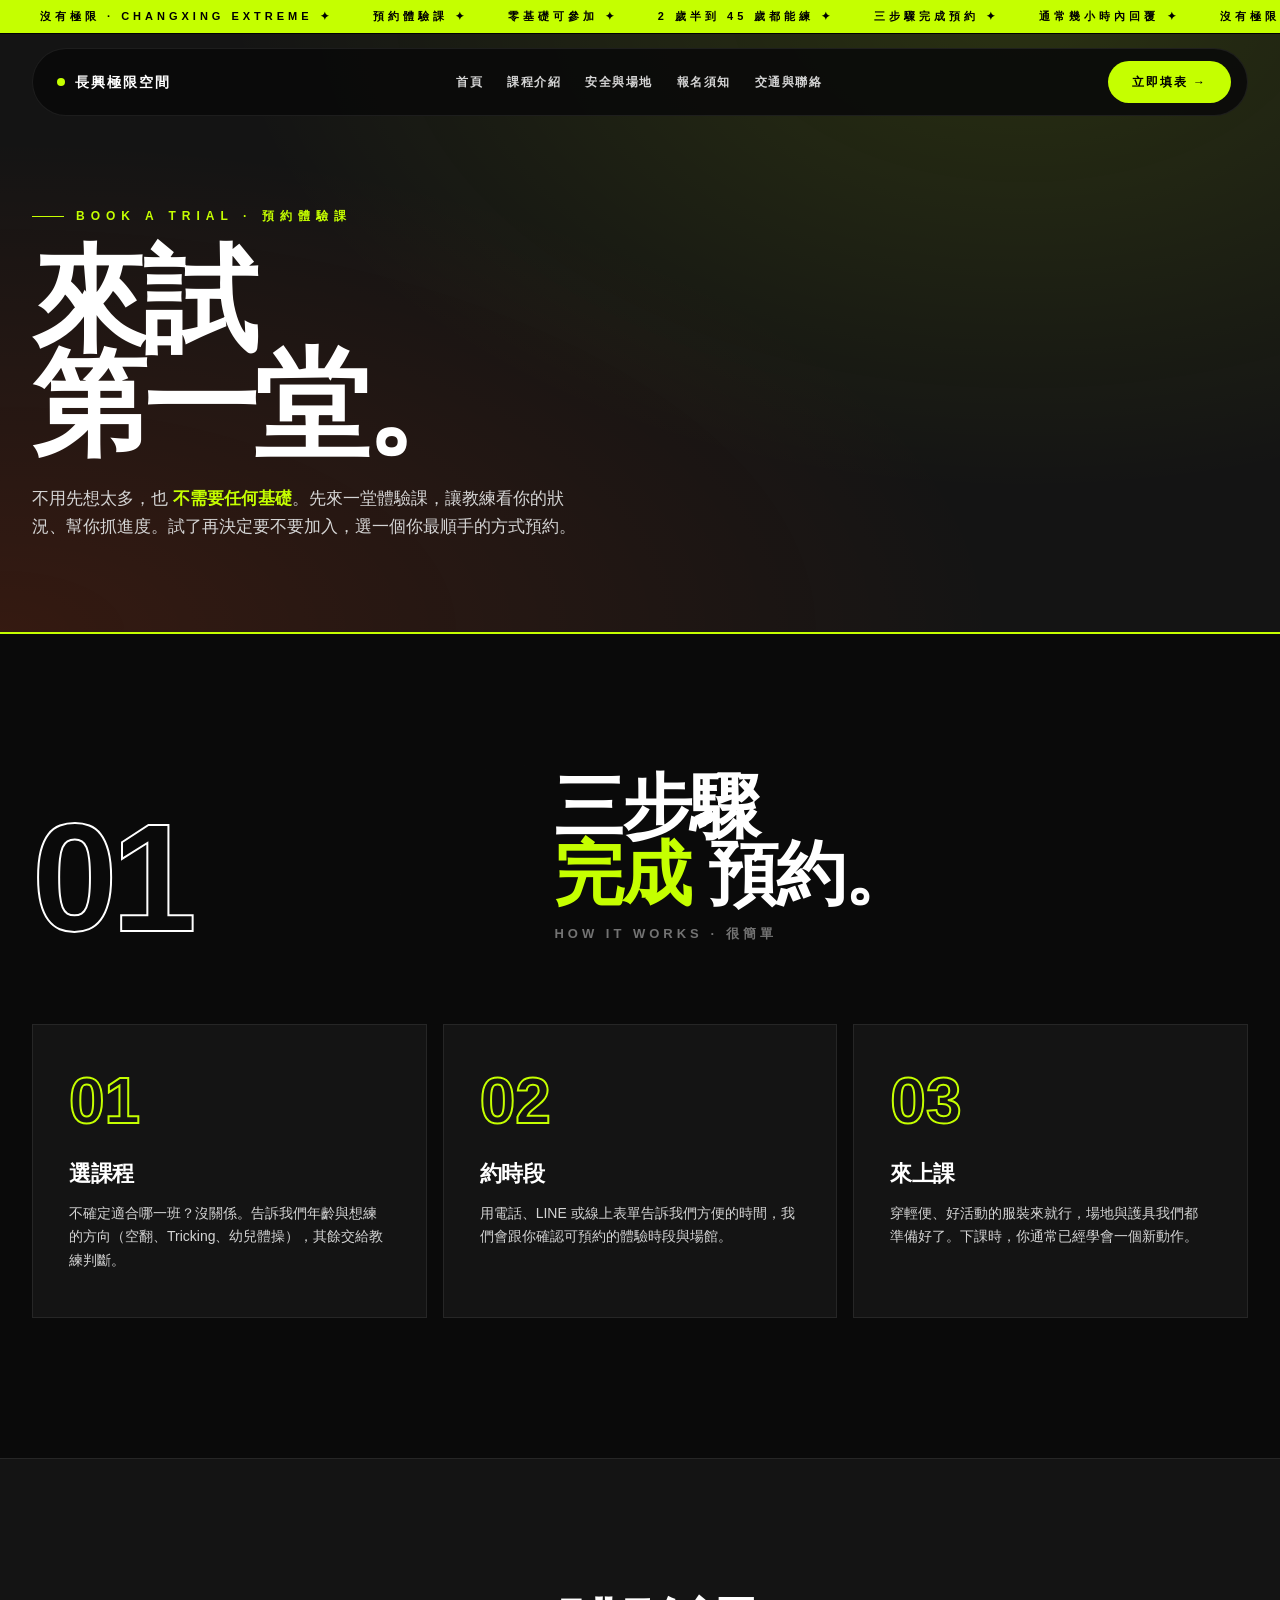
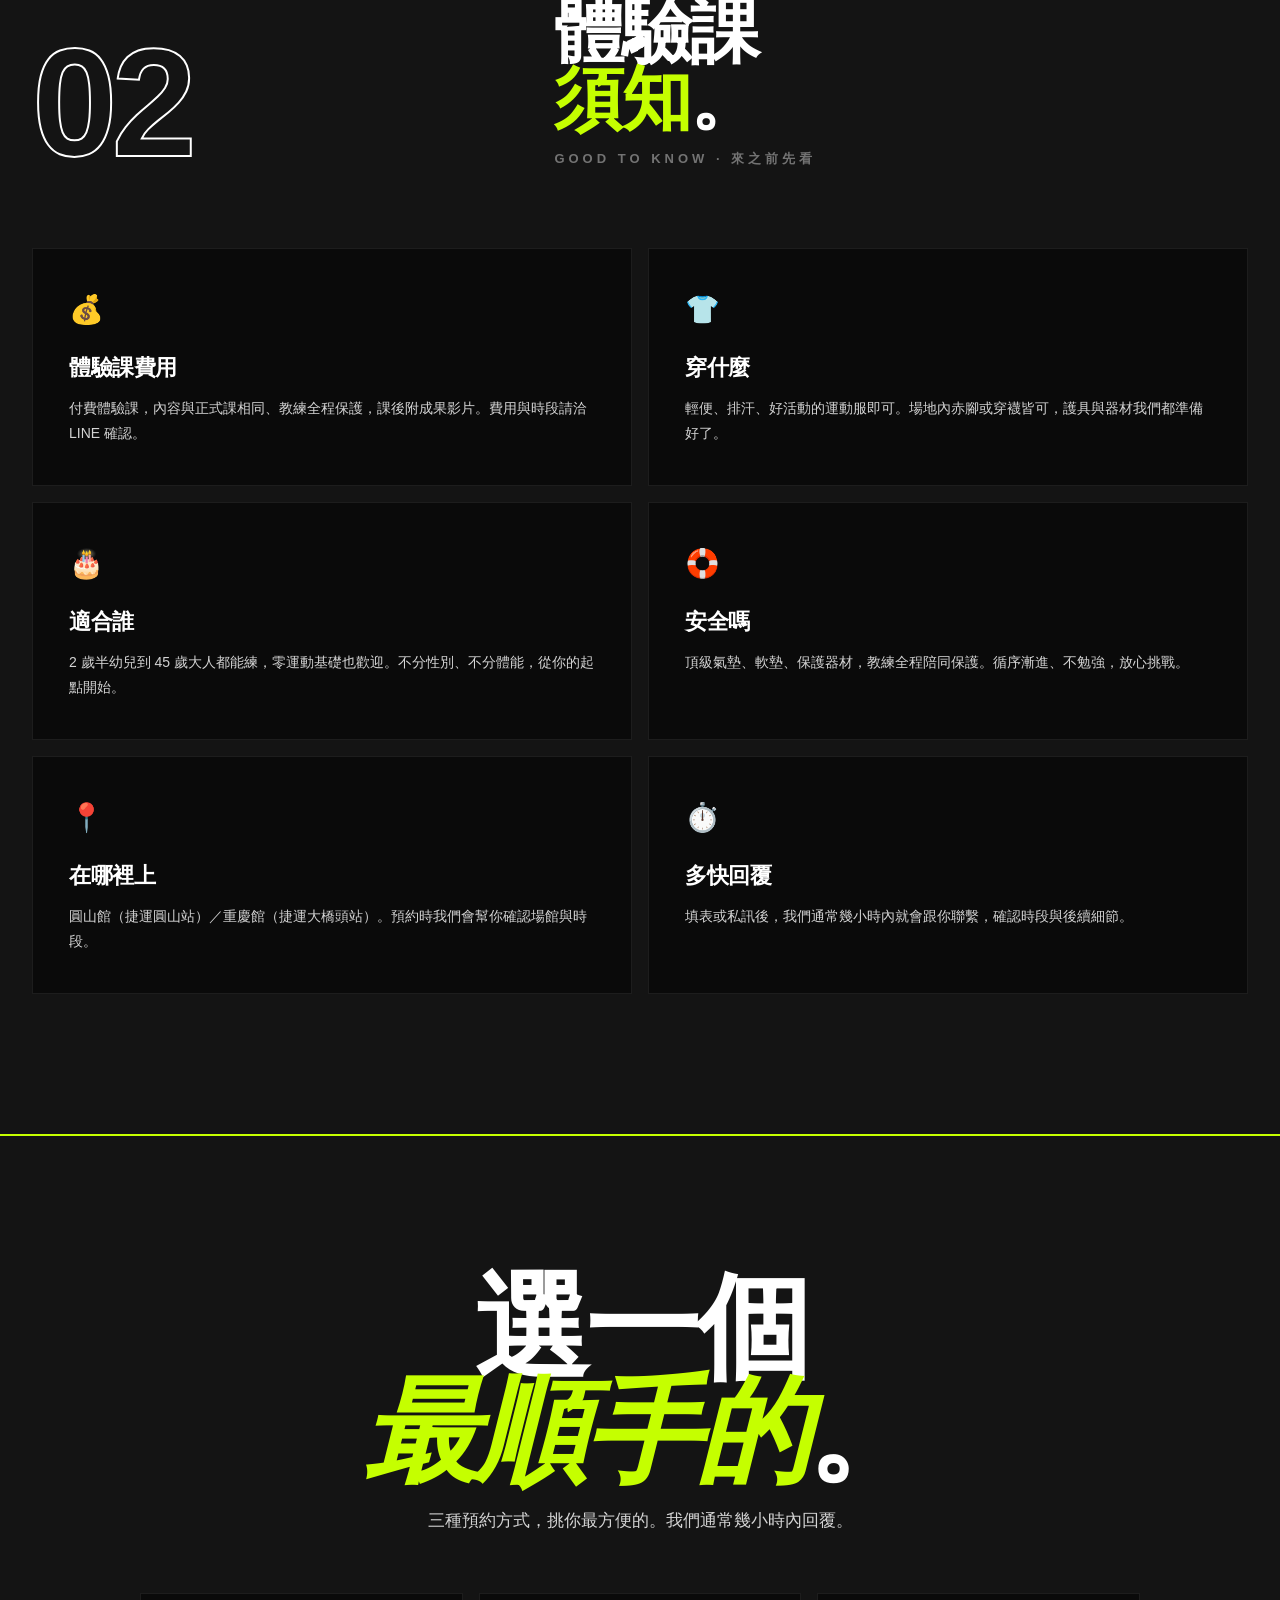
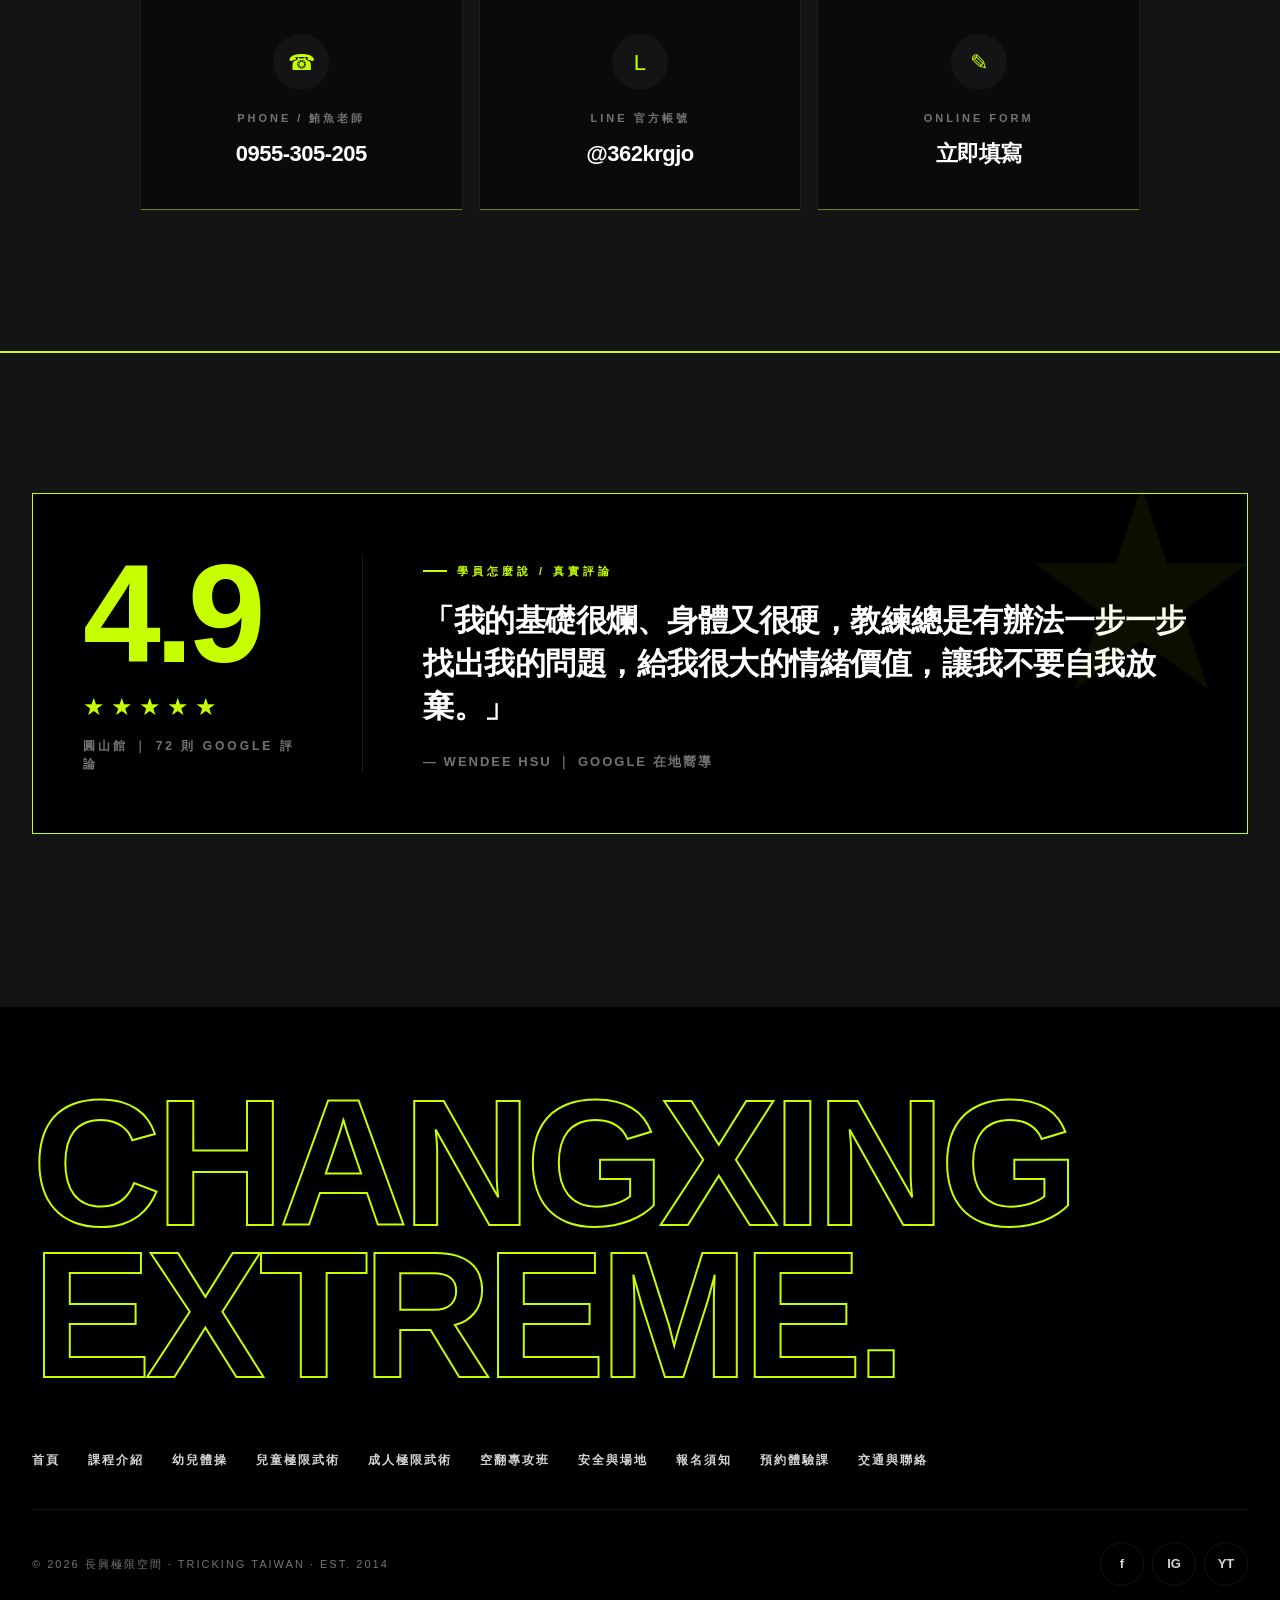
==== booking.html @ 1a4301f2 "Deploy acid-v2 version" ====
<!DOCTYPE html>
<html lang="zh-Hant">
<head>
<meta charset="UTF-8">
<meta name="viewport" content="width=device-width, initial-scale=1.0">
<title>預約體驗課 ｜ 長興極限空間</title>
<meta name="description" content="預約長興極限空間體驗課。三步驟、零基礎可參加。電話、LINE、線上表單，選一個你最順手的方式，預約你的第一個空翻。">
<link rel="stylesheet" href="style.css">
</head>
<body>

<div class="marquee">
  <div class="marquee-track">
    <span>沒有極限 · CHANGXING EXTREME</span>
    <span>預約體驗課</span>
    <span>零基礎可參加</span>
    <span>2 歲半到 45 歲都能練</span>
    <span>三步驟完成預約</span>
    <span>通常幾小時內回覆</span>
    <span>沒有極限 · CHANGXING EXTREME</span>
    <span>預約體驗課</span>
    <span>零基礎可參加</span>
    <span>2 歲半到 45 歲都能練</span>
    <span>三步驟完成預約</span>
    <span>通常幾小時內回覆</span>
  </div>
</div>

<nav class="nav">
  <div class="nav-inner">
    <a class="nav-logo" href="index.html">
      <span class="pulse"></span>
      長興極限空間
    </a>
    <div class="nav-links">
      <a href="index.html">首頁</a>
      <a href="courses.html">課程介紹</a>
      <a href="safety.html">安全與場地</a>
      <a href="rules.html">報名須知</a>
      <a href="contact.html">交通與聯絡</a>
    </div>
    <a href="https://forms.gle/tbWaPCT3tDm143YC9" target="_blank" rel="noopener" class="nav-cta">立即填表 →</a>
  </div>
</nav>

<!-- PAGE HERO -->
<section class="page-hero">
  <div class="ph-inner">
    <div class="ph-eyebrow">BOOK A TRIAL · 預約體驗課</div>
    <h1>來試<br>第一堂。</h1>
    <p class="ph-lead">不用先想太多，也 <strong>不需要任何基礎</strong>。先來一堂體驗課，讓教練看你的狀況、幫你抓進度。試了再決定要不要加入，選一個你最順手的方式預約。</p>
  </div>
</section>

<!-- 三步驟 -->
<section>
  <div class="container">
    <div class="section-head">
      <div class="section-num">01</div>
      <div>
        <h2>三步驟<br><span class="acid">完成</span> 預約。</h2>
        <div class="sub">HOW IT WORKS · 很簡單</div>
      </div>
    </div>
    <div class="steps-grid">
      <div class="step">
        <div class="step-no">01</div>
        <h3>選課程</h3>
        <p>不確定適合哪一班？沒關係。告訴我們年齡與想練的方向（空翻、Tricking、幼兒體操），其餘交給教練判斷。</p>
      </div>
      <div class="step">
        <div class="step-no">02</div>
        <h3>約時段</h3>
        <p>用電話、LINE 或線上表單告訴我們方便的時間，我們會跟你確認可預約的體驗時段與場館。</p>
      </div>
      <div class="step">
        <div class="step-no">03</div>
        <h3>來上課</h3>
        <p>穿輕便、好活動的服裝來就行，場地與護具我們都準備好了。下課時，你通常已經學會一個新動作。</p>
      </div>
    </div>
  </div>
</section>

<!-- 體驗課須知 -->
<section class="info-band">
  <div class="container">
    <div class="section-head">
      <div class="section-num">02</div>
      <div>
        <h2>體驗課<br><span class="acid">須知</span>。</h2>
        <div class="sub">GOOD TO KNOW · 來之前先看</div>
      </div>
    </div>
    <div class="info-grid">
      <div class="info-card">
        <span class="ic">💰</span>
        <h3>體驗課費用</h3>
        <p>付費體驗課，內容與正式課相同、教練全程保護，課後附成果影片。費用與時段請洽 LINE 確認。</p>
      </div>
      <div class="info-card">
        <span class="ic">👕</span>
        <h3>穿什麼</h3>
        <p>輕便、排汗、好活動的運動服即可。場地內赤腳或穿襪皆可，護具與器材我們都準備好了。</p>
      </div>
      <div class="info-card">
        <span class="ic">🎂</span>
        <h3>適合誰</h3>
        <p>2 歲半幼兒到 45 歲大人都能練，零運動基礎也歡迎。不分性別、不分體能，從你的起點開始。</p>
      </div>
      <div class="info-card">
        <span class="ic">🛟</span>
        <h3>安全嗎</h3>
        <p>頂級氣墊、軟墊、保護器材，教練全程陪同保護。循序漸進、不勉強，放心挑戰。</p>
      </div>
      <div class="info-card">
        <span class="ic">📍</span>
        <h3>在哪裡上</h3>
        <p>圓山館（捷運圓山站）／重慶館（捷運大橋頭站）。預約時我們會幫你確認場館與時段。</p>
      </div>
      <div class="info-card">
        <span class="ic">⏱️</span>
        <h3>多快回覆</h3>
        <p>填表或私訊後，我們通常幾小時內就會跟你聯繫，確認時段與後續細節。</p>
      </div>
    </div>
  </div>
</section>

<!-- 預約方式 -->
<section class="contact" style="border-bottom:2px solid var(--acid);">
  <div class="container">
    <h2>選一個<br><span class="acid">最順手的</span>。</h2>
    <p class="lead">三種預約方式，挑你最方便的。我們通常幾小時內回覆。</p>
    <div class="contact-grid">
      <a href="tel:0955305205" class="contact-card">
        <div class="ico">☎</div>
        <h4>PHONE / 鮪魚老師</h4>
        <div class="val">0955-305-205</div>
      </a>
      <a href="https://line.me/R/ti/p/@362krgjo" target="_blank" rel="noopener" class="contact-card">
        <div class="ico">L</div>
        <h4>LINE 官方帳號</h4>
        <div class="val">@362krgjo</div>
      </a>
      <a href="https://forms.gle/tbWaPCT3tDm143YC9" target="_blank" rel="noopener" class="contact-card">
        <div class="ico">✎</div>
        <h4>ONLINE FORM</h4>
        <div class="val">立即填寫</div>
      </a>
    </div>
  </div>
</section>

<!-- 一句心得佐證 -->
<section class="reviews">
  <div class="container">
    <div class="review-feature">
      <div class="score-block">
        <div class="score">4.9</div>
        <div class="stars">★★★★★</div>
        <div class="from">圓山館 ｜ 72 則 GOOGLE 評論</div>
      </div>
      <div class="quote-block">
        <div class="label">學員怎麼說 / 真實評論</div>
        <blockquote>「我的基礎很爛、身體又很硬，教練總是有辦法一步一步找出我的問題，給我很大的情緒價值，讓我不要自我放棄。」</blockquote>
        <div class="author">— WENDEE HSU ｜ GOOGLE 在地嚮導</div>
      </div>
    </div>
  </div>
</section>

<footer>
  <div class="footer-mega">CHANGXING<br>EXTREME.</div>
  <div class="footer-nav">
    <a href="index.html">首頁</a>
    <a href="courses.html">課程介紹</a>
    <a href="course-preschool.html">幼兒體操</a>
    <a href="course-kids.html">兒童極限武術</a>
    <a href="course-adult.html">成人極限武術</a>
    <a href="course-flip.html">空翻專攻班</a>
    <a href="safety.html">安全與場地</a>
    <a href="rules.html">報名須知</a>
    <a href="booking.html">預約體驗課</a>
    <a href="contact.html">交通與聯絡</a>
  </div>
  <div class="footer-inner">
    <div class="footer-meta">© 2026 長興極限空間 · TRICKING TAIWAN · EST. 2014</div>
    <div class="socials">
      <a href="https://www.facebook.com/share/16Ws2UFSaF" target="_blank" rel="noopener">f</a>
      <a href="https://www.instagram.com/changxing_extreme/" target="_blank" rel="noopener">IG</a>
      <a href="https://www.youtube.com/channel/UC_HUsJezgCprkdHkHRS8VMQ" target="_blank" rel="noopener">YT</a>
    </div>
  </div>
</footer>


<div class="sticky-cta">
  <a class="call" href="tel:0955305205">☎ 0955-305-205</a>
  <a class="book" href="https://line.me/R/ti/p/@362krgjo">預約體驗課 →</a>
</div>

</body>
</html>
---- style.css ----
:root {
  --bg: #0a0a0a;
  --bg-2: #141414;
  --fg: #ffffff;
  --fg-2: #d4d4d4;
  --muted: #737373;
  --line: rgba(255,255,255,0.08);
  --acid: #c5ff00;        /* 螢光酸綠 */
  --hot: #ff3d00;         /* 衝擊橘紅 */
  --ink: #000000;
}
* { box-sizing: border-box; margin: 0; padding: 0; }
html { scroll-behavior: smooth; }
body {
  font-family: "Inter", "Noto Sans TC", -apple-system, BlinkMacSystemFont, "PingFang TC", sans-serif;
  background: var(--bg);
  color: var(--fg);
  line-height: 1.5;
  font-weight: 400;
  -webkit-font-smoothing: antialiased;
  overflow-x: hidden;
  cursor: default;
}

/* 噪點背景 */
body::before {
  content: ""; position: fixed; inset: 0;
  background-image: url("data:image/svg+xml,%3Csvg viewBox='0 0 200 200' xmlns='http://www.w3.org/2000/svg'%3E%3Cfilter id='n'%3E%3CfeTurbulence type='fractalNoise' baseFrequency='0.9' numOctaves='3'/%3E%3CfeColorMatrix values='0 0 0 0 1 0 0 0 0 1 0 0 0 0 1 0 0 0 0.4 0'/%3E%3C/filter%3E%3Crect width='100%25' height='100%25' filter='url(%23n)' opacity='0.5'/%3E%3C/svg%3E");
  opacity: 0.04;
  pointer-events: none;
  z-index: 1;
  transform: translateZ(0);
}

img { max-width: 100%; display: block; }
a { color: inherit; text-decoration: none; }
::selection { background: var(--acid); color: var(--ink); }

/* ===== Marquee 跑馬燈 ===== */
.marquee {
  position: fixed; top: 0; left: 0; right: 0;
  z-index: 99;
  background: var(--acid); color: var(--ink);
  padding: 8px 0;
  overflow: hidden;
  border-bottom: 1px solid var(--ink);
  font-weight: 700; font-size: 11px; letter-spacing: 4px;
}
.marquee-track {
  will-change: transform;
  display: inline-flex; gap: 40px;
  white-space: nowrap;
  animation: marquee 30s linear infinite;
  padding-left: 40px;
}
.marquee-track span::after { content: " ✦ "; color: var(--ink); }
@keyframes marquee {
  0% { transform: translateX(0); }
  100% { transform: translateX(-50%); }
}

/* ===== Nav ===== */
.nav {
  position: fixed; top: 32px; left: 0; right: 0; z-index: 100;
  padding: 16px 32px;
}
.nav-inner {
  max-width: 1400px; margin: 0 auto;
  display: flex; justify-content: space-between; align-items: center;
  background: rgba(10,10,10,0.88);
  border: 1px solid var(--line);
  border-radius: 100px;
  padding: 12px 16px 12px 24px;
}
.nav-logo {
  font-weight: 900; font-size: 14px; letter-spacing: 2px;
  color: var(--fg);
  display: flex; align-items: center; gap: 10px;
}
.nav-logo .pulse {
  width: 8px; height: 8px; background: var(--acid);
  border-radius: 50%;
  animation: pulse 1.5s ease-in-out infinite;
}
@keyframes pulse {
  0%, 100% { opacity: 1; transform: scale(1); }
  50% { opacity: 0.6; transform: scale(1.4); }
}
.nav-links { display: flex; gap: 24px; font-size: 12px; letter-spacing: 1.5px; font-weight: 600; }
.nav-links a { color: var(--fg-2); transition: color .2s; }
.nav-links a:hover { color: var(--acid); }
.nav-links a.active { color: var(--acid); }
.nav-cta {
  background: var(--acid); color: var(--ink);
  padding: 12px 24px; border-radius: 100px;
  font-size: 12px; font-weight: 800; letter-spacing: 2px;
  transition: all .25s;
  display: inline-flex; align-items: center; gap: 6px;
}
.nav-cta:hover { background: var(--hot); color: var(--fg); transform: rotate(-2deg) scale(1.05); }
@media (max-width: 768px) {
  .nav-links { display: none; }
  .nav { top: 28px; padding: 12px 20px; }
}

/* ===== Hero ===== */
.hero {
  min-height: 100vh;
  padding: 140px 32px 60px;
  display: flex; flex-direction: column; justify-content: space-between;
  position: relative;
  background:
    linear-gradient(180deg, rgba(10,10,10,0.5) 0%, rgba(10,10,10,0.85) 60%, rgba(10,10,10,0.95) 100%),
    url("img/hero-flip.jpg") center 30%/cover no-repeat,
    var(--bg);
}
.hero::after {
  content: ""; position: absolute; inset: 0;
  background:
    radial-gradient(ellipse at 20% 0%, rgba(197,255,0,0.18), transparent 50%),
    radial-gradient(ellipse at 100% 100%, rgba(255,61,0,0.22), transparent 50%);
  pointer-events: none; z-index: 1;
}
.hero > * { position: relative; z-index: 2; }

/* hero 浮動標籤 */
.hero-tags {
  position: absolute; top: 120px; right: 32px;
  display: flex; flex-direction: column; gap: 8px;
  z-index: 2;
}
.hero-tags .tag {
  padding: 6px 14px; border-radius: 100px;
  background: rgba(255,255,255,0.05);
  border: 1px solid var(--line);
  font-size: 11px; letter-spacing: 2px; font-weight: 600;
  color: var(--fg-2);
}
.hero-tags .tag .dot {
  display: inline-block; width: 6px; height: 6px;
  background: var(--acid); border-radius: 50%;
  margin-right: 6px;
  animation: pulse 1.5s ease-in-out infinite;
}
@media (max-width: 800px) { .hero-tags { display: none; } }

.hero-main {
  max-width: 1400px; margin: 80px auto 0; width: 100%;
  position: relative; z-index: 2;
}
.hero-tag {
  font-size: 12px; letter-spacing: 6px; font-weight: 700;
  color: var(--acid); margin-bottom: 28px;
  display: inline-flex; align-items: center; gap: 12px;
}
.hero-tag::before {
  content: ""; width: 32px; height: 1.5px; background: var(--acid);
}

.hero h1 {
  font-size: clamp(60px, 14vw, 220px);
  font-weight: 900; line-height: 0.85;
  letter-spacing: -6px; margin-bottom: 0;
  text-transform: uppercase;
  font-family: "Inter", sans-serif;
  font-stretch: 125%;
}
.hero h1 .line {
  display: block; overflow: hidden;
}
.hero h1 .stroke {
  -webkit-text-stroke: 2px var(--fg);
  color: transparent;
}
.hero h1 .acid { color: var(--acid); font-style: italic; }
.hero h1 .hot { color: var(--hot); }

.hero-bottom {
  max-width: 1400px; margin: 60px auto 0; width: 100%;
  display: grid; grid-template-columns: 1fr auto auto; gap: 40px;
  align-items: end;
  position: relative; z-index: 2;
}
@media (max-width: 800px) {
  .hero-bottom { grid-template-columns: 1fr; gap: 28px; }
}

.hero-lead {
  font-size: 16px; line-height: 1.7;
  color: var(--fg-2); max-width: 480px;
}
.hero-lead strong { color: var(--acid); font-weight: 600; }

.btn-mega {
  display: inline-flex; align-items: center; gap: 12px;
  background: var(--acid); color: var(--ink);
  padding: 24px 36px; border-radius: 100px;
  font-size: 14px; font-weight: 800; letter-spacing: 3px;
  transition: all .3s;
  text-transform: uppercase;
}
.btn-mega:hover {
  background: var(--hot); color: var(--fg);
  transform: translate(-4px, -4px) rotate(-2deg);
  box-shadow: 8px 8px 0 var(--acid);
}
.btn-mega .arrow {
  width: 32px; height: 32px;
  background: var(--ink); color: var(--acid);
  border-radius: 50%;
  display: flex; align-items: center; justify-content: center;
  font-size: 14px;
  transition: all .3s;
}
.btn-mega:hover .arrow { background: var(--fg); color: var(--hot); transform: rotate(45deg); }

.hero-stats-mini {
  display: flex; flex-direction: column; gap: 4px;
  text-align: right;
}
.hero-stats-mini .num {
  font-size: 36px; font-weight: 900; color: var(--acid);
  line-height: 1; letter-spacing: -1px;
  font-variant-numeric: tabular-nums;
}
.hero-stats-mini .label {
  font-size: 10px; letter-spacing: 3px; color: var(--muted);
  font-weight: 600;
}

/* ===== Page Hero（內頁標題）===== */
.page-hero {
  padding: 200px 32px 90px;
  border-bottom: 2px solid var(--acid);
  background:
    radial-gradient(ellipse at 80% 0%, rgba(197,255,0,0.12), transparent 55%),
    radial-gradient(ellipse at 0% 100%, rgba(255,61,0,0.14), transparent 55%),
    var(--bg-2);
  position: relative; z-index: 2;
}
.page-hero .ph-inner { max-width: 1400px; margin: 0 auto; }
.page-hero .ph-eyebrow {
  font-size: 12px; letter-spacing: 6px; font-weight: 700;
  color: var(--acid); margin-bottom: 24px;
  display: inline-flex; align-items: center; gap: 12px;
}
.page-hero .ph-eyebrow::before { content: ""; width: 32px; height: 1.5px; background: var(--acid); }
.page-hero h1 {
  font-size: clamp(48px, 9vw, 130px); font-weight: 900;
  line-height: 0.9; letter-spacing: -4px; text-transform: uppercase;
}
.page-hero h1 .acid { color: var(--acid); font-style: italic; }
.page-hero h1 .hot { color: var(--hot); }
.page-hero h1 .stroke { -webkit-text-stroke: 2px var(--fg); color: transparent; }
.page-hero .ph-lead {
  font-size: 17px; color: var(--fg-2); max-width: 560px; margin-top: 28px; line-height: 1.7;
}
.page-hero .ph-lead strong { color: var(--acid); font-weight: 600; }

/* ===== Stats Bar ===== */
.stats-strip {
  background: var(--acid); color: var(--ink);
  padding: 24px 0;
  overflow: hidden;
  border-top: 2px solid var(--ink);
  border-bottom: 2px solid var(--ink);
  position: relative; z-index: 2;
}
.stats-strip-track {
  will-change: transform;
  display: inline-flex; gap: 80px;
  white-space: nowrap;
  animation: marquee 40s linear infinite;
  padding-left: 80px;
  font-weight: 900; font-size: 28px;
  letter-spacing: -1px; text-transform: uppercase;
}
.stats-strip-track .item { display: inline-flex; align-items: center; gap: 16px; }
.stats-strip-track .star { color: var(--hot); }

/* ===== Section 通用 ===== */
section { padding: 140px 32px; position: relative; z-index: 2; }
.container { max-width: 1400px; margin: 0 auto; }
.section-head {
  margin-bottom: 80px;
  display: grid; grid-template-columns: 1fr 1.5fr; gap: 60px;
  align-items: end;
}
@media (max-width: 800px) { .section-head { grid-template-columns: 1fr; gap: 24px; } }
.section-num {
  font-size: clamp(80px, 12vw, 180px); font-weight: 900;
  line-height: 0.85; letter-spacing: -6px;
  color: transparent;
  -webkit-text-stroke: 2px var(--fg);
}
.section-head h2 {
  font-size: clamp(36px, 5.5vw, 72px); font-weight: 900;
  line-height: 0.95; letter-spacing: -2px;
  text-transform: uppercase;
}
.section-head h2 .acid { color: var(--acid); }
.section-head h2 .hot { color: var(--hot); font-style: italic; }
.section-head .sub {
  font-size: 13px; letter-spacing: 4px; color: var(--muted);
  margin-top: 16px; font-weight: 600;
}

/* ===== Features ===== */
.features {
  background: var(--bg-2);
  border-top: 2px solid var(--acid);
  border-bottom: 2px solid var(--acid);
}
.features-grid {
  display: grid; gap: 0;
  grid-template-columns: repeat(4, 1fr);
}
@media (max-width: 900px) { .features-grid { grid-template-columns: repeat(2, 1fr); } }
@media (max-width: 500px) { .features-grid { grid-template-columns: 1fr; } }
.feature {
  padding: 48px 32px;
  border-right: 1px solid var(--line);
  transition: all .3s;
  cursor: pointer;
  position: relative;
  overflow: hidden;
}
.feature:last-child { border-right: none; }
.feature::before {
  content: ""; position: absolute; inset: 0;
  background: var(--acid);
  transform: translateY(100%);
  transition: transform .35s ease;
  z-index: 0;
}
.feature:hover::before { transform: translateY(0); }
.feature > * { position: relative; z-index: 1; transition: color .3s; }
.feature:hover > * { color: var(--ink); }
.feature .num {
  font-size: 13px; font-weight: 700; color: var(--acid);
  letter-spacing: 3px; margin-bottom: 32px;
}
.feature h3 {
  font-size: 28px; font-weight: 900; margin-bottom: 16px;
  line-height: 1.1; letter-spacing: -0.5px;
  text-transform: uppercase;
}
.feature p { font-size: 14px; color: var(--fg-2); line-height: 1.7; }
.feature .icon {
  font-size: 32px; margin-bottom: 24px; display: block;
}

/* ===== Courses ===== */
.courses-grid {
  display: grid; gap: 1px;
  background: var(--line);
  border: 1px solid var(--line);
}
.course {
  padding: 0;
  background: var(--bg);
  transition: all .3s;
  display: grid; grid-template-columns: 200px 100px 1fr auto 80px;
  gap: 32px;
  align-items: center;
  cursor: pointer;
  overflow: hidden;
}
@media (max-width: 900px) {
  .course { grid-template-columns: 1fr; gap: 0; }
}
.course:hover { background: var(--bg-2); }
.course-img {
  width: 100%; height: 200px;
  object-fit: cover;
  filter: grayscale(0.3) contrast(1.05);
  transition: filter .35s;
}
.course:hover .course-img { filter: grayscale(0) contrast(1) saturate(1.1); }
@media (max-width: 900px) {
  .course-img { height: 220px; }
}
.course > *:not(.course-img) { padding: 24px 0; }
.course > .course-no { padding-left: 24px; }
.course > .course-arrow { padding-right: 32px; }
@media (max-width: 900px) {
  .course > *:not(.course-img) { padding: 16px 28px; }
  .course > .course-no { padding: 24px 28px 8px; }
  .course > .course-arrow { display: none; }
}
.course:hover .course-no { color: var(--acid); transform: scale(1.05); }
.course:hover .course-arrow { transform: translateX(8px); color: var(--acid); }
.course-no {
  font-size: 64px; font-weight: 900; color: var(--muted);
  line-height: 1; letter-spacing: -2px;
  transition: all .3s;
  font-variant-numeric: tabular-nums;
}
.course-info h3 {
  font-size: clamp(24px, 3vw, 36px); font-weight: 900;
  line-height: 1.1; margin-bottom: 8px; letter-spacing: -1px;
  text-transform: uppercase;
}
.course-info .en {
  font-size: 12px; letter-spacing: 4px; color: var(--acid);
  margin-bottom: 12px; font-weight: 600;
}
.course-info p { font-size: 14px; color: var(--fg-2); line-height: 1.7; max-width: 480px; }
.course-meta {
  display: flex; flex-direction: column; gap: 8px;
  text-align: right;
}
@media (max-width: 900px) { .course-meta { text-align: left; } }
.course-tag {
  display: inline-block; padding: 6px 14px;
  background: var(--acid); color: var(--ink);
  font-size: 11px; font-weight: 800; letter-spacing: 2px;
  border-radius: 100px;
}
.course-time {
  font-size: 12px; color: var(--muted); letter-spacing: 1px;
}
.course-arrow {
  font-size: 32px; color: var(--muted); transition: all .3s;
  text-align: center;
}
@media (max-width: 900px) { .course-arrow { display: none; } }

/* ===== Gallery ===== */
.gallery { background: var(--bg); padding: 0; }
.gallery-head {
  max-width: 1400px; margin: 0 auto;
  padding: 100px 32px 40px;
  display: flex; justify-content: space-between; align-items: end;
  gap: 40px; flex-wrap: wrap;
}
.gallery-head h2 {
  font-size: clamp(36px, 5.5vw, 72px); font-weight: 900;
  line-height: 0.95; letter-spacing: -2px;
  text-transform: uppercase;
}
.gallery-head h2 .acid { color: var(--acid); font-style: italic; }
.gallery-head .sub {
  font-size: 13px; letter-spacing: 4px; color: var(--muted);
  margin-top: 16px; font-weight: 600;
}
.gallery-grid {
  display: grid; gap: 4px;
  grid-template-columns: repeat(4, 1fr);
  padding: 0 4px 4px;
}
@media (max-width: 900px) { .gallery-grid { grid-template-columns: repeat(2, 1fr); } }
.gallery-item {
  aspect-ratio: 1/1;
  overflow: hidden;
  position: relative;
  cursor: pointer;
}
.gallery-item img {
  width: 100%; height: 100%;
  object-fit: cover;
  transition: transform .5s ease, filter .35s;
  filter: grayscale(0.4);
}
.gallery-item:hover img {
  transform: scale(1.08);
  filter: grayscale(0);
}
.gallery-item::after {
  content: ""; position: absolute; inset: 0;
  background: linear-gradient(180deg, transparent 60%, rgba(197,255,0,0.25) 100%);
  opacity: 0; transition: opacity .35s;
  pointer-events: none;
}
.gallery-item:hover::after { opacity: 1; }
.gallery-item .label {
  position: absolute; bottom: 16px; left: 16px;
  color: var(--acid); font-size: 11px; letter-spacing: 3px;
  font-weight: 700;
  opacity: 0; transform: translateY(10px);
  transition: all .35s;
}
.gallery-item:hover .label { opacity: 1; transform: translateY(0); }

/* ===== Reviews ===== */
.reviews { background: var(--bg-2); }
.review-feature {
  background: var(--ink);
  border: 1px solid var(--acid);
  padding: 60px 50px;
  margin-bottom: 32px;
  display: grid; grid-template-columns: 280px 1fr;
  gap: 60px; align-items: center;
  position: relative;
  overflow: hidden;
}
.review-feature::before {
  content: "★"; position: absolute;
  top: -40px; right: -20px;
  font-size: 280px; color: rgba(197,255,0,0.06);
  line-height: 1; font-family: serif;
}
@media (max-width: 800px) {
  .review-feature { grid-template-columns: 1fr; gap: 30px; padding: 40px 32px; }
}
.review-feature .score-block {
  border-right: 1px solid rgba(255,255,255,0.1);
  padding-right: 60px;
}
@media (max-width: 800px) {
  .review-feature .score-block { border-right: none; border-bottom: 1px solid rgba(255,255,255,0.1); padding-right: 0; padding-bottom: 24px; }
}
.review-feature .score {
  font-size: 140px; font-weight: 900; color: var(--acid);
  line-height: 0.85; letter-spacing: -6px;
  font-variant-numeric: tabular-nums;
}
.review-feature .stars {
  color: var(--acid); font-size: 24px; letter-spacing: 6px;
  margin-top: 16px;
}
.review-feature .from {
  font-size: 12px; letter-spacing: 3px;
  color: var(--muted); margin-top: 12px; font-weight: 600;
}
.review-feature .quote-block .label {
  font-size: 11px; letter-spacing: 4px; color: var(--acid);
  margin-bottom: 20px; font-weight: 700;
  display: inline-flex; align-items: center; gap: 10px;
}
.review-feature .quote-block .label::before {
  content: ""; width: 24px; height: 1.5px; background: var(--acid);
}
.review-feature blockquote {
  font-size: clamp(20px, 2.4vw, 32px); font-weight: 700;
  line-height: 1.4; letter-spacing: -0.5px;
}
.review-feature .author {
  font-size: 13px; letter-spacing: 2px;
  color: var(--muted); margin-top: 24px; font-weight: 600;
}

.reviews-grid {
  display: grid; gap: 16px;
  grid-template-columns: repeat(2, 1fr);
}
@media (max-width: 700px) { .reviews-grid { grid-template-columns: 1fr; } }
.review {
  padding: 36px 32px;
  background: var(--bg);
  border: 1px solid var(--line);
  transition: all .3s;
}
.review:hover { border-color: var(--acid); transform: translateY(-4px); }
.review .stars {
  color: var(--acid); font-size: 14px;
  letter-spacing: 2px; margin-bottom: 20px;
}
.review p {
  font-size: 15px; line-height: 1.75; color: var(--fg);
  margin-bottom: 24px;
}
.review-author {
  display: flex; align-items: center; gap: 14px;
  padding-top: 20px; border-top: 1px solid var(--line);
}
.author-avatar {
  width: 40px; height: 40px; border-radius: 50%;
  background: var(--acid); color: var(--ink);
  display: flex; align-items: center; justify-content: center;
  font-weight: 800; font-size: 14px;
}
.author-name { font-weight: 700; font-size: 13px; }
.author-meta { font-size: 11px; color: var(--muted); margin-top: 2px; }

/* ===== Camp ===== */
.camp {
  padding: 0;
  background: var(--hot);
  color: var(--fg);
  overflow: hidden;
}
.camp-marquee {
  background: var(--ink); color: var(--hot);
  padding: 16px 0; overflow: hidden;
  border-bottom: 2px solid var(--ink);
  font-weight: 900; font-size: 24px;
  letter-spacing: -0.5px;
  text-transform: uppercase;
}
.camp-marquee-track {
  will-change: transform;
  display: inline-flex; gap: 40px;
  white-space: nowrap;
  animation: marquee 25s linear infinite;
  padding-left: 40px;
}
.camp-marquee-track .star { color: var(--acid); margin: 0 12px; }
.camp-inner {
  max-width: 1400px; margin: 0 auto;
  padding: 100px 32px;
  display: grid; grid-template-columns: 1.4fr 1fr;
  gap: 60px; align-items: center;
}
@media (max-width: 800px) { .camp-inner { grid-template-columns: 1fr; gap: 40px; padding: 70px 28px; } }
.camp-tag {
  display: inline-block; padding: 8px 16px;
  background: var(--ink); color: var(--acid);
  font-size: 11px; letter-spacing: 4px; font-weight: 800;
  margin-bottom: 28px;
  text-transform: uppercase;
}
.camp h2 {
  font-size: clamp(48px, 7vw, 100px); font-weight: 900;
  line-height: 0.9; letter-spacing: -3px; margin-bottom: 32px;
  text-transform: uppercase;
}
.camp h2 .it { font-style: italic; color: var(--ink); }
.camp .desc {
  font-size: 16px; line-height: 1.7;
  margin-bottom: 36px; max-width: 460px;
  color: rgba(255,255,255,0.95);
}
.btn-camp {
  display: inline-flex; align-items: center; gap: 12px;
  background: var(--ink); color: var(--acid);
  padding: 24px 36px; border-radius: 100px;
  font-size: 14px; font-weight: 800; letter-spacing: 3px;
  transition: all .3s;
  text-transform: uppercase;
}
.btn-camp:hover {
  background: var(--acid); color: var(--ink);
  transform: rotate(-2deg) scale(1.05);
}
.btn-camp .arrow {
  width: 32px; height: 32px;
  background: var(--acid); color: var(--ink);
  border-radius: 50%;
  display: flex; align-items: center; justify-content: center;
  transition: all .3s;
}
.btn-camp:hover .arrow { background: var(--ink); color: var(--acid); transform: rotate(45deg); }

.camp-info {
  background: var(--ink); color: var(--fg);
  padding: 36px;
  border: 2px solid var(--ink);
  box-shadow: 8px 8px 0 var(--acid);
}
.camp-info-row {
  display: flex; justify-content: space-between; align-items: center;
  padding: 14px 0;
  border-bottom: 1px solid rgba(255,255,255,0.15);
}
.camp-info-row:last-child { border-bottom: none; }
.camp-info-row .k {
  font-size: 11px; letter-spacing: 3px; color: var(--muted);
  font-weight: 600;
}
.camp-info-row .v {
  font-size: 22px; font-weight: 900; color: var(--acid);
  font-variant-numeric: tabular-nums; letter-spacing: -0.5px;
}

/* ===== Locations ===== */
.locations { background: var(--bg); }
.locations-grid {
  display: grid; gap: 16px;
  grid-template-columns: repeat(2, 1fr);
}
@media (max-width: 800px) { .locations-grid { grid-template-columns: 1fr; } }
.location {
  background: var(--bg-2);
  border: 1px solid var(--line);
  overflow: hidden;
  transition: all .3s;
}
.location:hover { border-color: var(--acid); }
.location iframe {
  width: 100%; height: 320px; border: 0; display: block;
  filter: invert(0.92) hue-rotate(180deg) saturate(0.4);
}
.location-body { padding: 36px; }
.location-tag {
  display: inline-block; padding: 5px 12px;
  background: var(--acid); color: var(--ink);
  font-size: 11px; font-weight: 800; letter-spacing: 2px;
  margin-bottom: 16px;
}
.location-tag.sub { background: var(--bg); color: var(--acid); border: 1px solid var(--acid); }
.location h3 {
  font-size: 32px; font-weight: 900; margin-bottom: 24px;
  text-transform: uppercase; letter-spacing: -1px;
}
.location-info { font-size: 14px; color: var(--fg-2); }
.location-info .row {
  display: grid; grid-template-columns: 80px 1fr;
  gap: 16px; padding: 12px 0;
  border-bottom: 1px dashed var(--line);
}
.location-info .row:last-child { border-bottom: none; }
.location-info .k {
  color: var(--muted); font-size: 11px; letter-spacing: 2px;
  padding-top: 4px; font-weight: 600;
}
.location-link {
  display: inline-flex; align-items: center; gap: 8px;
  margin-top: 24px; font-size: 13px;
  color: var(--acid); font-weight: 700; letter-spacing: 2px;
  border-bottom: 1.5px solid var(--acid); padding-bottom: 4px;
  transition: all .2s;
}
.location-link:hover { color: var(--hot); border-bottom-color: var(--hot); }

/* ===== Contact ===== */
.contact {
  background: var(--bg-2);
  text-align: center;
  border-top: 2px solid var(--acid);
}
.contact h2 {
  font-size: clamp(48px, 9vw, 140px); font-weight: 900;
  line-height: 0.9; letter-spacing: -4px;
  margin-bottom: 24px; text-transform: uppercase;
}
.contact h2 .stroke {
  -webkit-text-stroke: 2px var(--fg);
  color: transparent;
}
.contact h2 .acid { color: var(--acid); font-style: italic; }
.contact .lead {
  font-size: 17px; color: var(--fg-2);
  max-width: 480px; margin: 0 auto 60px;
}
.contact-grid {
  display: grid; gap: 16px; max-width: 1000px; margin: 0 auto;
  grid-template-columns: repeat(3, 1fr);
}
@media (max-width: 700px) { .contact-grid { grid-template-columns: 1fr; } }
.contact-card {
  padding: 40px 28px;
  background: var(--bg);
  border: 1px solid var(--line);
  transition: all .3s;
  display: block;
  position: relative;
  overflow: hidden;
}
.contact-card::before {
  content: ""; position: absolute; inset: 0;
  background: var(--acid);
  transform: translateY(100%);
  transition: transform .35s ease;
}
.contact-card > * { position: relative; transition: color .3s; }
.contact-card:hover::before { transform: translateY(0); }
.contact-card:hover * { color: var(--ink); }
.contact-card .ico {
  width: 56px; height: 56px;
  background: var(--bg-2); color: var(--acid);
  border-radius: 50%;
  display: flex; align-items: center; justify-content: center;
  font-size: 22px; margin: 0 auto 20px;
  transition: all .3s;
}
.contact-card:hover .ico { background: var(--ink); color: var(--acid); }
.contact-card h4 {
  font-size: 11px; letter-spacing: 3px; color: var(--muted);
  margin-bottom: 10px; font-weight: 700;
}
.contact-card .val {
  font-size: 22px; font-weight: 900; color: var(--fg);
  letter-spacing: -0.5px;
  font-variant-numeric: tabular-nums;
}

/* ===== Explore（首頁分頁導覽卡）===== */
.explore { background: var(--bg); }
.explore-grid {
  display: grid; gap: 1px;
  background: var(--line);
  border: 1px solid var(--line);
  grid-template-columns: repeat(4, 1fr);
}
@media (max-width: 900px) { .explore-grid { grid-template-columns: repeat(2, 1fr); } }
@media (max-width: 500px) { .explore-grid { grid-template-columns: 1fr; } }
.explore-card {
  padding: 48px 32px;
  background: var(--bg);
  transition: all .3s;
  position: relative;
  overflow: hidden;
  display: block;
}
.explore-card::before {
  content: ""; position: absolute; inset: 0;
  background: var(--acid);
  transform: translateY(100%);
  transition: transform .35s ease;
  z-index: 0;
}
.explore-card:hover::before { transform: translateY(0); }
.explore-card > * { position: relative; z-index: 1; transition: color .3s; }
.explore-card:hover > * { color: var(--ink); }
.explore-card .num { font-size: 13px; font-weight: 700; color: var(--acid); letter-spacing: 3px; margin-bottom: 32px; }
.explore-card h3 { font-size: 26px; font-weight: 900; margin-bottom: 12px; line-height: 1.1; letter-spacing: -0.5px; }
.explore-card p { font-size: 13px; color: var(--fg-2); line-height: 1.7; margin-bottom: 24px; }
.explore-card .go { font-size: 13px; font-weight: 800; letter-spacing: 2px; color: var(--acid); }

/* ===== Steps（預約流程）===== */
.steps-grid {
  display: grid; gap: 16px;
  grid-template-columns: repeat(3, 1fr);
}
@media (max-width: 800px) { .steps-grid { grid-template-columns: 1fr; } }
.step {
  padding: 44px 36px;
  background: var(--bg-2);
  border: 1px solid var(--line);
  transition: all .3s;
}
.step:hover { border-color: var(--acid); transform: translateY(-4px); }
.step .step-no {
  font-size: 64px; font-weight: 900; color: transparent;
  -webkit-text-stroke: 2px var(--acid);
  line-height: 1; margin-bottom: 24px;
  font-variant-numeric: tabular-nums;
}
.step h3 { font-size: 22px; font-weight: 900; margin-bottom: 12px; text-transform: uppercase; letter-spacing: -0.5px; }
.step p { font-size: 14px; color: var(--fg-2); line-height: 1.7; }

/* ===== Info List（安全／須知條列）===== */
.info-band { background: var(--bg-2); border-top: 1px solid var(--line); }
.info-grid {
  display: grid; gap: 16px;
  grid-template-columns: repeat(2, 1fr);
}
@media (max-width: 800px) { .info-grid { grid-template-columns: 1fr; } }
.info-card {
  padding: 40px 36px;
  background: var(--bg);
  border: 1px solid var(--line);
  transition: all .3s;
}
.info-card:hover { border-color: var(--acid); }
.info-card .ic { font-size: 28px; margin-bottom: 20px; display: block; }
.info-card h3 { font-size: 22px; font-weight: 900; margin-bottom: 12px; letter-spacing: -0.5px; }
.info-card p { font-size: 14px; color: var(--fg-2); line-height: 1.75; }

/* ===== CTA Band（內頁底部行動帶）===== */
.cta-band {
  background: var(--acid); color: var(--ink);
  text-align: center;
  border-top: 2px solid var(--ink);
  border-bottom: 2px solid var(--ink);
}
.cta-band h2 {
  font-size: clamp(40px, 7vw, 92px); font-weight: 900;
  line-height: 0.92; letter-spacing: -3px; text-transform: uppercase;
  margin-bottom: 20px;
}
.cta-band h2 .it { font-style: italic; }
.cta-band .lead { font-size: 16px; max-width: 480px; margin: 0 auto 40px; color: rgba(0,0,0,0.75); }
.btn-dark {
  display: inline-flex; align-items: center; gap: 12px;
  background: var(--ink); color: var(--acid);
  padding: 24px 40px; border-radius: 100px;
  font-size: 14px; font-weight: 800; letter-spacing: 3px;
  transition: all .3s; text-transform: uppercase;
}
.btn-dark:hover { transform: translate(-4px,-4px) rotate(-2deg); box-shadow: 8px 8px 0 var(--ink); }
.btn-dark .arrow {
  width: 32px; height: 32px; background: var(--acid); color: var(--ink);
  border-radius: 50%; display: flex; align-items: center; justify-content: center;
  transition: all .3s;
}
.btn-dark:hover .arrow { transform: rotate(45deg); }

/* ===== Footer ===== */
footer {
  background: var(--ink);
  padding: 80px 32px 32px;
  border-top: 1px solid var(--line);
}
.footer-mega {
  max-width: 1400px; margin: 0 auto 60px;
  font-size: clamp(60px, 14vw, 200px);
  font-weight: 900; line-height: 0.85;
  letter-spacing: -6px; text-transform: uppercase;
  color: transparent;
  -webkit-text-stroke: 2px var(--acid);
}
.footer-nav {
  max-width: 1400px; margin: 0 auto 40px;
  display: flex; flex-wrap: wrap; gap: 28px;
  font-size: 12px; letter-spacing: 2px; font-weight: 600;
}
.footer-nav a { color: var(--fg-2); transition: color .2s; }
.footer-nav a:hover { color: var(--acid); }
.footer-inner {
  max-width: 1400px; margin: 0 auto;
  display: flex; justify-content: space-between; align-items: center;
  flex-wrap: wrap; gap: 24px;
  padding-top: 32px; border-top: 1px solid var(--line);
}
.footer-meta { font-size: 11px; color: var(--muted); letter-spacing: 2px; }
.socials { display: flex; gap: 8px; }
.socials a {
  width: 44px; height: 44px;
  border: 1px solid var(--line); border-radius: 50%;
  display: inline-flex; align-items: center; justify-content: center;
  font-size: 13px; color: var(--fg-2); font-weight: 700;
  transition: all .25s;
}
.socials a:hover {
  border-color: var(--acid); color: var(--acid);
  transform: rotate(-10deg) scale(1.1);
}

/* ===== Home Course Cards（首頁課程介紹卡）===== */
.home-courses { background: var(--bg); }
.hc-grid {
  display: grid; gap: 16px;
  grid-template-columns: repeat(4, 1fr);
}
@media (max-width: 1000px) { .hc-grid { grid-template-columns: repeat(2, 1fr); } }
@media (max-width: 560px) { .hc-grid { grid-template-columns: 1fr; } }
.hc-card {
  background: var(--bg-2);
  border: 1px solid var(--line);
  display: flex; flex-direction: column;
  overflow: hidden;
  transition: all .3s;
}
.hc-card:hover { border-color: var(--acid); transform: translateY(-4px); }
.hc-card img {
  width: 100%; aspect-ratio: 16/10;
  object-fit: cover;
  filter: grayscale(0.3) contrast(1.05);
  transition: filter .35s;
}
.hc-card:hover img { filter: grayscale(0) saturate(1.1); }
.hc-body {
  padding: 28px 24px 32px;
  display: flex; flex-direction: column; gap: 12px;
  flex: 1;
}
.hc-age {
  font-size: 12px; font-weight: 800; letter-spacing: 2px;
  color: var(--acid);
}
.hc-card h3 {
  font-size: 26px; font-weight: 900;
  letter-spacing: -0.5px; line-height: 1.15;
}
.hc-card p { font-size: 14px; color: var(--fg-2); line-height: 1.75; }
.hc-go {
  margin-top: auto; padding-top: 16px;
  font-size: 13px; font-weight: 800; letter-spacing: 2px;
  color: var(--acid);
  transition: color .25s;
}
.hc-card:hover .hc-go { color: var(--hot); }

/* ===== Hero 中文主張 ===== */
.hero-claim {
  font-size: clamp(20px, 2.6vw, 30px);
  font-weight: 800;
  line-height: 1.45;
  margin-top: 32px;
  letter-spacing: 0.5px;
}
.hero-claim .acid { color: var(--acid); }

/* 手機版：大標縮小、讓中文主張與 CTA 進首屏 */
@media (max-width: 768px) {
  .hero { min-height: auto; padding: 120px 24px 48px; }
  .hero h1 { font-size: clamp(52px, 19vw, 110px); letter-spacing: -3px; }
  .hero-main { margin-top: 32px; }
  .hero-claim { margin-top: 24px; }
  .hero-bottom { margin-top: 36px; }
}

/* ===== Mobile Sticky CTA（全站手機版黏底行動條）===== */
.sticky-cta { display: none; }
@media (max-width: 768px) {
  .sticky-cta {
    position: fixed; bottom: 0; left: 0; right: 0;
    z-index: 200;
    display: flex; gap: 10px;
    padding: 12px 16px calc(12px + env(safe-area-inset-bottom));
    background: rgba(10,10,10,0.96);
    border-top: 1px solid var(--line);
  }
  .sticky-cta .call {
    flex: 1;
    display: flex; align-items: center; justify-content: center;
    border: 1px solid var(--line); border-radius: 100px;
    color: var(--fg); font-size: 13px; font-weight: 700; letter-spacing: 0.5px;
    padding: 14px 0;
    font-variant-numeric: tabular-nums;
  }
  .sticky-cta .book {
    flex: 1.6;
    display: flex; align-items: center; justify-content: center; gap: 8px;
    background: var(--acid); color: var(--ink);
    border-radius: 100px;
    font-size: 14px; font-weight: 800; letter-spacing: 2px;
    padding: 14px 0;
  }
  body { padding-bottom: 76px; }
}


/* Hero 中文大標行 */
.hero h1 .zh {
  letter-spacing: 0;
  font-size: 0.72em;
  line-height: 1.05;
}


/* ===== 課表 ===== */
.tt-grid { display: grid; grid-template-columns: repeat(2, minmax(0, 1fr)); gap: 16px; }
@media (max-width: 980px) { .tt-grid { grid-template-columns: 1fr; } }
.tt-block { background: var(--bg-2); border: 1px solid var(--line); padding: 24px; }
.tt-block h3 { margin: 0 0 14px; font-size: 22px; font-weight: 900; }
table.timetable { width: 100%; border-collapse: collapse; }
.timetable th { width: 52px; text-align: left; font-size: 12px; color: var(--muted); padding: 10px 8px 10px 0; border-top: 1px solid var(--line); vertical-align: top; letter-spacing: 1px; }
.timetable td { padding: 8px 0; border-top: 1px solid var(--line); }
.tt-chip { display: inline-flex; margin: 2px 6px 2px 0; padding: 4px 10px; font-size: 12px; font-weight: 750; border: 1px solid; border-radius: 100px; white-space: nowrap; }
.c-pre   { color: #c9a7ff; border-color: rgba(201,167,255,.45); background: rgba(201,167,255,.08); }
.c-kid   { color: #ff7ba1; border-color: rgba(255,123,161,.45); background: rgba(255,123,161,.08); }
.c-flip  { color: var(--acid); border-color: rgba(197,255,0,.4); background: rgba(197,255,0,.08); }
.c-adult { color: #ffb01f; border-color: rgba(255,176,31,.45); background: rgba(255,176,31,.08); }
.tt-rest { color: var(--muted); }
.tt-legend { display: flex; gap: 8px; flex-wrap: wrap; margin-bottom: 18px; }
.tt-note { font-size: 13px; color: var(--muted); margin-top: 14px; }
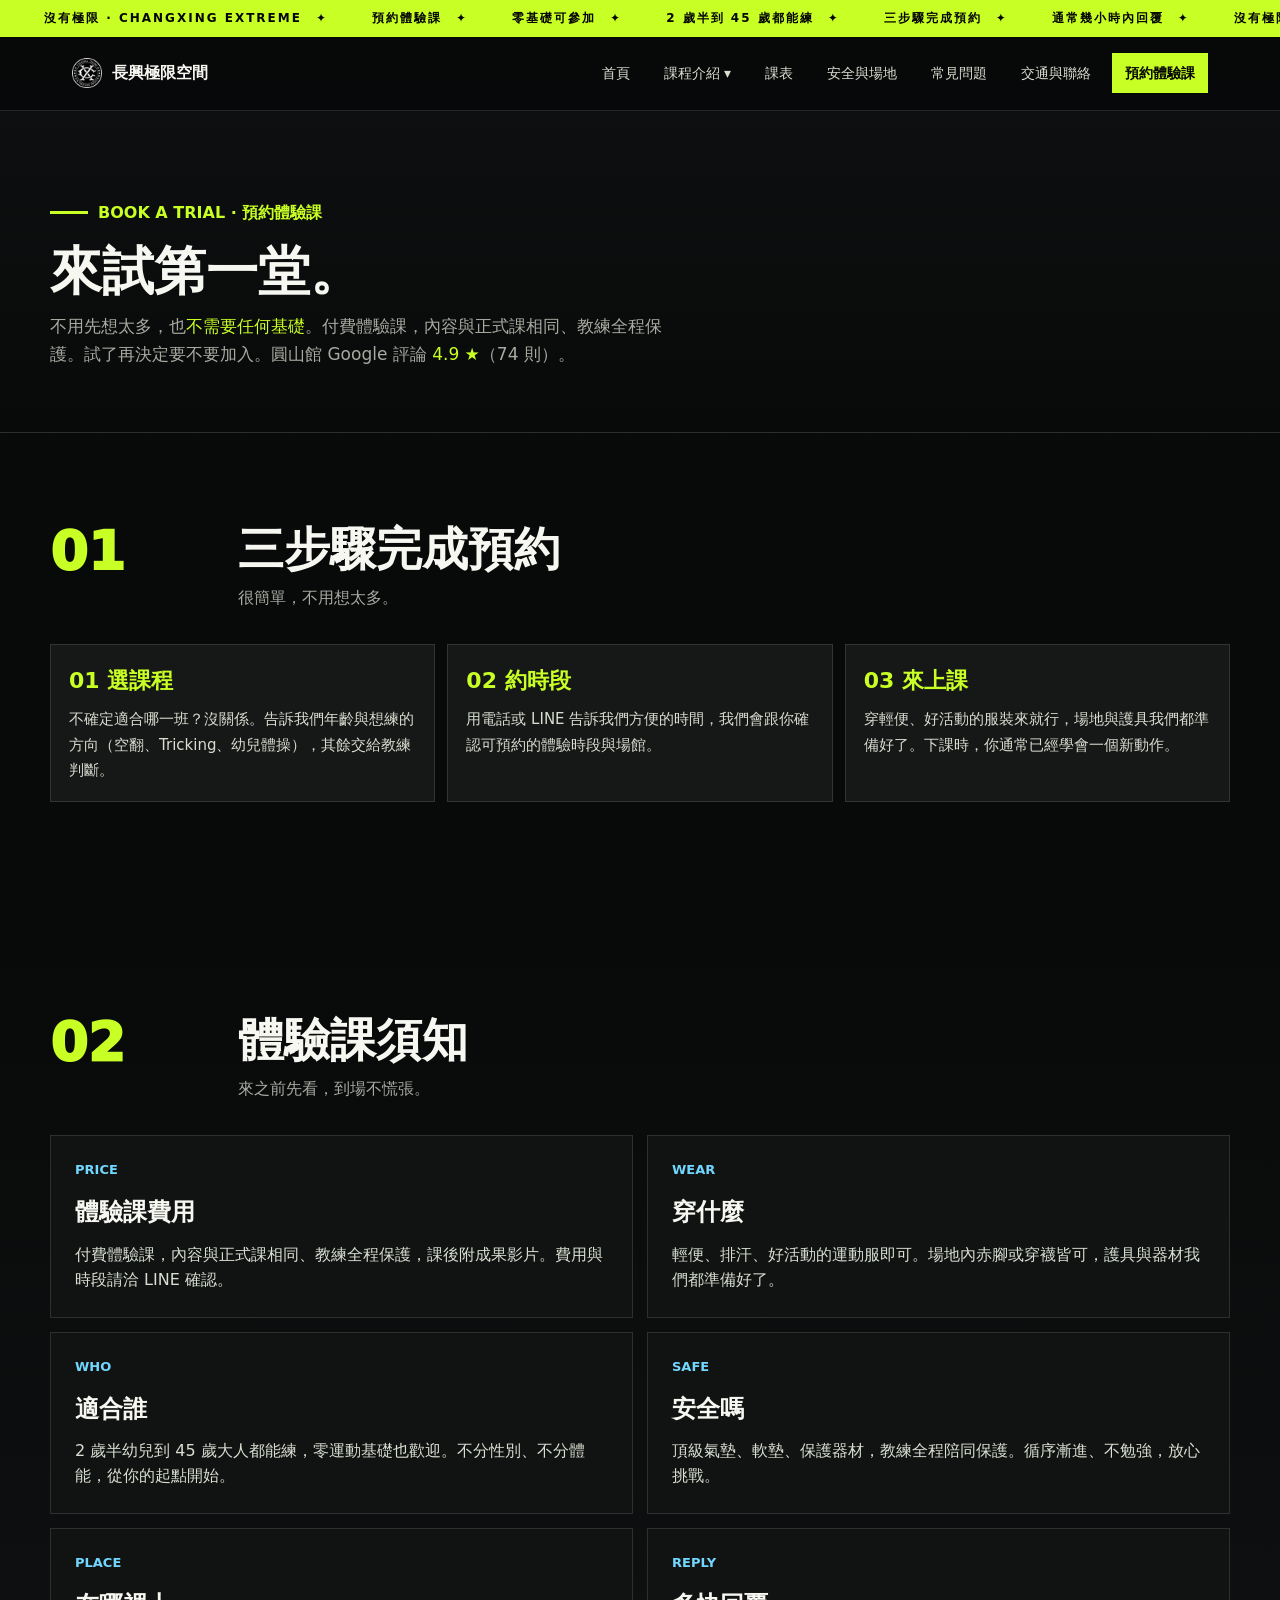
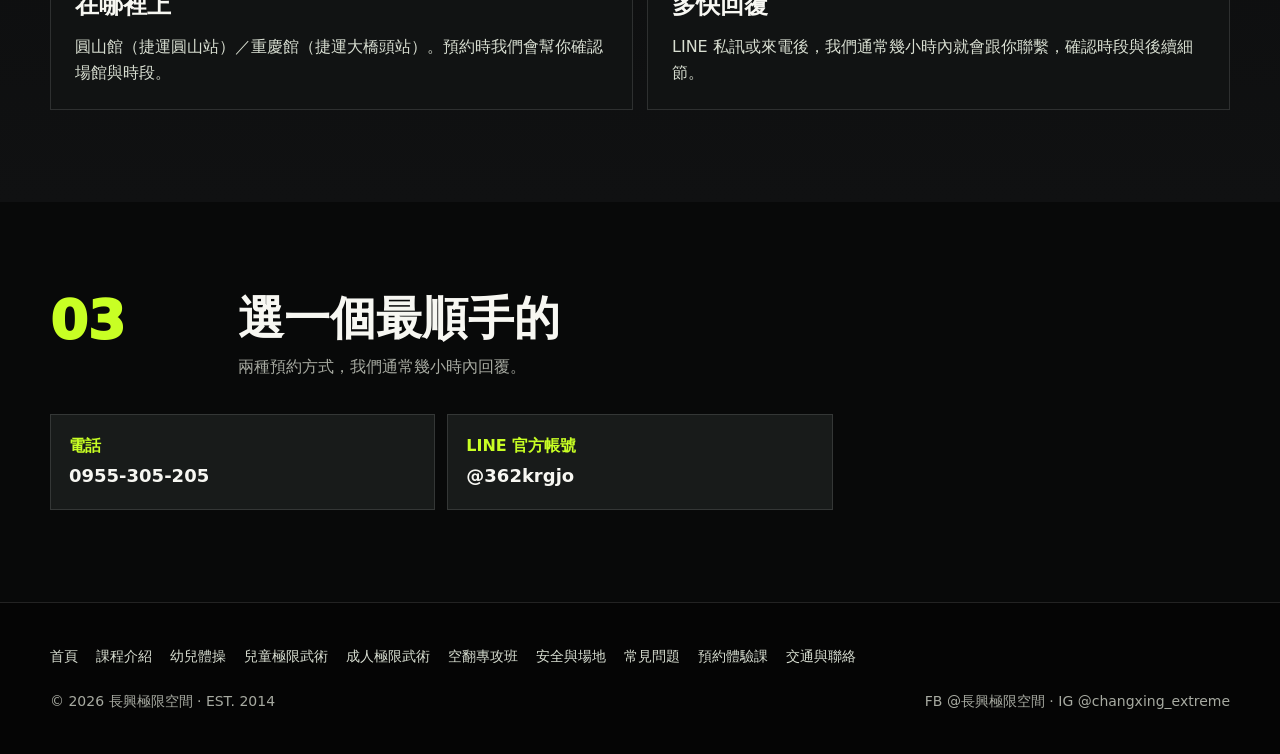
==== commit a5399e30: "Deploy structured-v2 with GA4 + Meta Pixel tracking Co-Authored-By: Claude Fable 5 <noreply@anthropi" ====
--- a/booking.html
+++ b/booking.html
@@ -3,9 +3,26 @@
 <head>
 <meta charset="UTF-8">
 <meta name="viewport" content="width=device-width, initial-scale=1.0">
-<title>預約體驗課 ｜ 長興極限空間</title>
-<meta name="description" content="預約長興極限空間體驗課。三步驟、零基礎可參加。電話、LINE、線上表單，選一個你最順手的方式，預約你的第一個空翻。">
-<link rel="stylesheet" href="style.css">
+<title>預約空翻・體操體驗課｜長興極限空間</title>
+<meta name="description" content="預約台北空翻體驗課、兒童體操體驗課。三步驟、零基礎可參加。電話或 LINE 官方帳號，預約你的第一個空翻。圓山館・重慶館。">
+<link rel="stylesheet" href="style.css?v=20260611d">
+<link rel="icon" type="image/png" href="img/favicon.png?v=3">
+<link rel="apple-touch-icon" href="img/apple-touch-icon.png?v=3">
+<script defer src="track.js?v=1"></script>
+<link rel="canonical" href="https://changxing-extreme-space.com/booking">
+<meta property="og:type" content="website">
+<meta property="og:site_name" content="長興極限空間">
+<meta property="og:locale" content="zh_TW">
+<meta property="og:title" content="預約空翻・體操體驗課｜長興極限空間">
+<meta property="og:description" content="預約台北空翻體驗課、兒童體操體驗課。三步驟、零基礎可參加。電話或 LINE 官方帳號，預約你的第一個空翻。圓山館・重慶館。">
+<meta property="og:url" content="https://changxing-extreme-space.com/booking">
+<meta property="og:image" content="https://changxing-extreme-space.com/img/coach-protect.jpg">
+<meta property="og:image:width" content="1200">
+<meta property="og:image:height" content="799">
+<meta name="twitter:card" content="summary_large_image">
+<meta name="twitter:title" content="預約空翻・體操體驗課｜長興極限空間">
+<meta name="twitter:description" content="預約台北空翻體驗課、兒童體操體驗課。三步驟、零基礎可參加。電話或 LINE 官方帳號，預約你的第一個空翻。圓山館・重慶館。">
+<meta name="twitter:image" content="https://changxing-extreme-space.com/img/coach-protect.jpg">
 </head>
 <body>
 
@@ -26,152 +43,110 @@
   </div>
 </div>
 
-<nav class="nav">
+<nav class="nav" aria-label="主導覽">
   <div class="nav-inner">
-    <a class="nav-logo" href="index.html">
-      <span class="pulse"></span>
-      長興極限空間
-    </a>
+    <a class="brand" href="index.html"><img src="img/logo-black-ring.png" alt="" width="30" height="30" style="display:block;">長興極限空間</a>
+    <input type="checkbox" id="nav-toggle" class="nav-toggle-cb" hidden>
+    <label for="nav-toggle" class="nav-toggle" aria-label="開關選單">☰</label>
     <div class="nav-links">
       <a href="index.html">首頁</a>
-      <a href="courses.html">課程介紹</a>
+      <div class="has-sub">
+        <a href="courses.html">課程介紹 ▾</a>
+        <div class="sub-menu">
+          <a href="course-preschool.html">幼兒體操（2.5–6 歲）</a>
+          <a href="course-kids.html">兒童極限武術（6–15 歲）</a>
+          <a href="course-flip.html">空翻專攻班（15+ 想學空翻）</a>
+          <a href="course-adult.html">成人極限武術（15+ 全面學）</a>
+        </div>
+      </div>
+      <a href="courses.html#timetable">課表</a>
       <a href="safety.html">安全與場地</a>
-      <a href="rules.html">報名須知</a>
+      <a href="faq.html">常見問題</a>
       <a href="contact.html">交通與聯絡</a>
+      <a class="primary" href="booking.html">預約體驗課</a>
     </div>
-    <a href="https://forms.gle/tbWaPCT3tDm143YC9" target="_blank" rel="noopener" class="nav-cta">立即填表 →</a>
   </div>
 </nav>
 
-<!-- PAGE HERO -->
-<section class="page-hero">
-  <div class="ph-inner">
-    <div class="ph-eyebrow">BOOK A TRIAL · 預約體驗課</div>
-    <h1>來試<br>第一堂。</h1>
-    <p class="ph-lead">不用先想太多，也 <strong>不需要任何基礎</strong>。先來一堂體驗課，讓教練看你的狀況、幫你抓進度。試了再決定要不要加入，選一個你最順手的方式預約。</p>
+<main>
+<section class="page-head">
+  <div class="container">
+    <div class="eyebrow">BOOK A TRIAL · 預約體驗課</div>
+    <h1>來試第一堂。</h1>
+    <p class="section-sub">不用先想太多，也<span class='highlight'>不需要任何基礎</span>。付費體驗課，內容與正式課相同、教練全程保護。試了再決定要不要加入。圓山館 Google 評論 <span class='highlight'>4.9 ★</span>（74 則）。</p>
   </div>
 </section>
 
-<!-- 三步驟 -->
-<section>
+<section class="section">
   <div class="container">
     <div class="section-head">
       <div class="section-num">01</div>
-      <div>
-        <h2>三步驟<br><span class="acid">完成</span> 預約。</h2>
-        <div class="sub">HOW IT WORKS · 很簡單</div>
-      </div>
+      <div><h2>三步驟完成預約</h2><p class="section-sub">很簡單，不用想太多。</p></div>
     </div>
-    <div class="steps-grid">
-      <div class="step">
-        <div class="step-no">01</div>
-        <h3>選課程</h3>
-        <p>不確定適合哪一班？沒關係。告訴我們年齡與想練的方向（空翻、Tricking、幼兒體操），其餘交給教練判斷。</p>
-      </div>
-      <div class="step">
-        <div class="step-no">02</div>
-        <h3>約時段</h3>
-        <p>用電話、LINE 或線上表單告訴我們方便的時間，我們會跟你確認可預約的體驗時段與場館。</p>
-      </div>
-      <div class="step">
-        <div class="step-no">03</div>
-        <h3>來上課</h3>
-        <p>穿輕便、好活動的服裝來就行，場地與護具我們都準備好了。下課時，你通常已經學會一個新動作。</p>
-      </div>
+    <div class="steps">
+    <div class="step"><b>01 選課程</b><span>不確定適合哪一班？沒關係。告訴我們年齡與想練的方向（空翻、Tricking、幼兒體操），其餘交給教練判斷。</span></div>
+    <div class="step"><b>02 約時段</b><span>用電話或 LINE 告訴我們方便的時間，我們會跟你確認可預約的體驗時段與場館。</span></div>
+    <div class="step"><b>03 來上課</b><span>穿輕便、好活動的服裝來就行，場地與護具我們都準備好了。下課時，你通常已經學會一個新動作。</span></div>
+  </div>
+  </div>
+</section>
+
+<section class="section safety">
+  <div class="container">
+    <div class="section-head">
+      <div class="section-num">02</div>
+      <div><h2>體驗課須知</h2><p class="section-sub">來之前先看，到場不慌張。</p></div>
+    </div>
+    <div class="safety-list">
+    <article class="safety-item">
+      <div class="small-label">PRICE</div>
+      <h3>體驗課費用</h3>
+      <p>付費體驗課，內容與正式課相同、教練全程保護，課後附成果影片。費用與時段請洽 LINE 確認。</p>
+    </article>
+    <article class="safety-item">
+      <div class="small-label">WEAR</div>
+      <h3>穿什麼</h3>
+      <p>輕便、排汗、好活動的運動服即可。場地內赤腳或穿襪皆可，護具與器材我們都準備好了。</p>
+    </article>
+    <article class="safety-item">
+      <div class="small-label">WHO</div>
+      <h3>適合誰</h3>
+      <p>2 歲半幼兒到 45 歲大人都能練，零運動基礎也歡迎。不分性別、不分體能，從你的起點開始。</p>
+    </article>
+    <article class="safety-item">
+      <div class="small-label">SAFE</div>
+      <h3>安全嗎</h3>
+      <p>頂級氣墊、軟墊、保護器材，教練全程陪同保護。循序漸進、不勉強，放心挑戰。</p>
+    </article>
+    <article class="safety-item">
+      <div class="small-label">PLACE</div>
+      <h3>在哪裡上</h3>
+      <p>圓山館（捷運圓山站）／重慶館（捷運大橋頭站）。預約時我們會幫你確認場館與時段。</p>
+    </article>
+    <article class="safety-item">
+      <div class="small-label">REPLY</div>
+      <h3>多快回覆</h3>
+      <p>LINE 私訊或來電後，我們通常幾小時內就會跟你聯繫，確認時段與後續細節。</p>
+    </article>
+  </div>
+  </div>
+</section>
+
+<section class="section">
+  <div class="container">
+    <div class="section-head">
+      <div class="section-num">03</div>
+      <div><h2>選一個最順手的</h2><p class="section-sub">兩種預約方式，我們通常幾小時內回覆。</p></div>
+    </div>
+    <div class="contact-strip">
+      <a class="contact-link" href="tel:0955305205"><b>電話</b><span>0955-305-205</span></a>
+      <a class="contact-link" href="https://line.me/R/ti/p/@362krgjo" target="_blank" rel="noopener"><b>LINE 官方帳號</b><span>@362krgjo</span></a>
     </div>
   </div>
 </section>
-
-<!-- 體驗課須知 -->
-<section class="info-band">
-  <div class="container">
-    <div class="section-head">
-      <div class="section-num">02</div>
-      <div>
-        <h2>體驗課<br><span class="acid">須知</span>。</h2>
-        <div class="sub">GOOD TO KNOW · 來之前先看</div>
-      </div>
-    </div>
-    <div class="info-grid">
-      <div class="info-card">
-        <span class="ic">💰</span>
-        <h3>體驗課費用</h3>
-        <p>付費體驗課，內容與正式課相同、教練全程保護，課後附成果影片。費用與時段請洽 LINE 確認。</p>
-      </div>
-      <div class="info-card">
-        <span class="ic">👕</span>
-        <h3>穿什麼</h3>
-        <p>輕便、排汗、好活動的運動服即可。場地內赤腳或穿襪皆可，護具與器材我們都準備好了。</p>
-      </div>
-      <div class="info-card">
-        <span class="ic">🎂</span>
-        <h3>適合誰</h3>
-        <p>2 歲半幼兒到 45 歲大人都能練，零運動基礎也歡迎。不分性別、不分體能，從你的起點開始。</p>
-      </div>
-      <div class="info-card">
-        <span class="ic">🛟</span>
-        <h3>安全嗎</h3>
-        <p>頂級氣墊、軟墊、保護器材，教練全程陪同保護。循序漸進、不勉強，放心挑戰。</p>
-      </div>
-      <div class="info-card">
-        <span class="ic">📍</span>
-        <h3>在哪裡上</h3>
-        <p>圓山館（捷運圓山站）／重慶館（捷運大橋頭站）。預約時我們會幫你確認場館與時段。</p>
-      </div>
-      <div class="info-card">
-        <span class="ic">⏱️</span>
-        <h3>多快回覆</h3>
-        <p>填表或私訊後，我們通常幾小時內就會跟你聯繫，確認時段與後續細節。</p>
-      </div>
-    </div>
-  </div>
-</section>
-
-<!-- 預約方式 -->
-<section class="contact" style="border-bottom:2px solid var(--acid);">
-  <div class="container">
-    <h2>選一個<br><span class="acid">最順手的</span>。</h2>
-    <p class="lead">三種預約方式，挑你最方便的。我們通常幾小時內回覆。</p>
-    <div class="contact-grid">
-      <a href="tel:0955305205" class="contact-card">
-        <div class="ico">☎</div>
-        <h4>PHONE / 鮪魚老師</h4>
-        <div class="val">0955-305-205</div>
-      </a>
-      <a href="https://line.me/R/ti/p/@362krgjo" target="_blank" rel="noopener" class="contact-card">
-        <div class="ico">L</div>
-        <h4>LINE 官方帳號</h4>
-        <div class="val">@362krgjo</div>
-      </a>
-      <a href="https://forms.gle/tbWaPCT3tDm143YC9" target="_blank" rel="noopener" class="contact-card">
-        <div class="ico">✎</div>
-        <h4>ONLINE FORM</h4>
-        <div class="val">立即填寫</div>
-      </a>
-    </div>
-  </div>
-</section>
-
-<!-- 一句心得佐證 -->
-<section class="reviews">
-  <div class="container">
-    <div class="review-feature">
-      <div class="score-block">
-        <div class="score">4.9</div>
-        <div class="stars">★★★★★</div>
-        <div class="from">圓山館 ｜ 72 則 GOOGLE 評論</div>
-      </div>
-      <div class="quote-block">
-        <div class="label">學員怎麼說 / 真實評論</div>
-        <blockquote>「我的基礎很爛、身體又很硬，教練總是有辦法一步一步找出我的問題，給我很大的情緒價值，讓我不要自我放棄。」</blockquote>
-        <div class="author">— WENDEE HSU ｜ GOOGLE 在地嚮導</div>
-      </div>
-    </div>
-  </div>
-</section>
+</main>
 
 <footer>
-  <div class="footer-mega">CHANGXING<br>EXTREME.</div>
   <div class="footer-nav">
     <a href="index.html">首頁</a>
     <a href="courses.html">課程介紹</a>
@@ -180,20 +155,15 @@
     <a href="course-adult.html">成人極限武術</a>
     <a href="course-flip.html">空翻專攻班</a>
     <a href="safety.html">安全與場地</a>
-    <a href="rules.html">報名須知</a>
+    <a href="faq.html">常見問題</a>
     <a href="booking.html">預約體驗課</a>
     <a href="contact.html">交通與聯絡</a>
   </div>
   <div class="footer-inner">
-    <div class="footer-meta">© 2026 長興極限空間 · TRICKING TAIWAN · EST. 2014</div>
-    <div class="socials">
-      <a href="https://www.facebook.com/share/16Ws2UFSaF" target="_blank" rel="noopener">f</a>
-      <a href="https://www.instagram.com/changxing_extreme/" target="_blank" rel="noopener">IG</a>
-      <a href="https://www.youtube.com/channel/UC_HUsJezgCprkdHkHRS8VMQ" target="_blank" rel="noopener">YT</a>
-    </div>
+    <div>© 2026 長興極限空間 · EST. 2014</div>
+    <div>FB @長興極限空間 · IG @changxing_extreme</div>
   </div>
 </footer>
-
 
 <div class="sticky-cta">
   <a class="call" href="tel:0955305205">☎ 0955-305-205</a>
--- a/style.css
+++ b/style.css
@@ -1,59 +1,67 @@
 :root {
-  --bg: #0a0a0a;
-  --bg-2: #141414;
-  --fg: #ffffff;
-  --fg-2: #d4d4d4;
-  --muted: #737373;
-  --line: rgba(255,255,255,0.08);
-  --acid: #c5ff00;        /* 螢光酸綠 */
-  --hot: #ff3d00;         /* 衝擊橘紅 */
-  --ink: #000000;
-}
-* { box-sizing: border-box; margin: 0; padding: 0; }
+  --bg: #080909;
+  --panel: #111313;
+  --panel-2: #181b1a;
+  --text: #f7f7f2;
+  --muted: #a7aaa1;
+  --soft: #d8ded1;
+  --line: rgba(255, 255, 255, .12);
+  --green: #c8ff24;
+  --coral: #ff5a36;
+  --blue: #72d7ff;
+  --ink: #050505;
+  --max: 1180px;
+}
+
+* { box-sizing: border-box; }
 html { scroll-behavior: smooth; }
 body {
-  font-family: "Inter", "Noto Sans TC", -apple-system, BlinkMacSystemFont, "PingFang TC", sans-serif;
+  margin: 0;
   background: var(--bg);
-  color: var(--fg);
-  line-height: 1.5;
-  font-weight: 400;
-  -webkit-font-smoothing: antialiased;
+  color: var(--text);
+  font-family: "Noto Sans TC", "PingFang TC", "Microsoft JhengHei", system-ui, -apple-system, sans-serif;
+  line-height: 1.6;
   overflow-x: hidden;
-  cursor: default;
-}
-
-/* 噪點背景 */
+}
 body::before {
-  content: ""; position: fixed; inset: 0;
-  background-image: url("data:image/svg+xml,%3Csvg viewBox='0 0 200 200' xmlns='http://www.w3.org/2000/svg'%3E%3Cfilter id='n'%3E%3CfeTurbulence type='fractalNoise' baseFrequency='0.9' numOctaves='3'/%3E%3CfeColorMatrix values='0 0 0 0 1 0 0 0 0 1 0 0 0 0 1 0 0 0 0.4 0'/%3E%3C/filter%3E%3Crect width='100%25' height='100%25' filter='url(%23n)' opacity='0.5'/%3E%3C/svg%3E");
-  opacity: 0.04;
+  content: "";
+  position: fixed;
+  inset: 0;
   pointer-events: none;
-  z-index: 1;
+  background-image:
+    linear-gradient(rgba(255,255,255,.03) 1px, transparent 1px),
+    linear-gradient(90deg, rgba(255,255,255,.03) 1px, transparent 1px);
+  background-size: 48px 48px;
+  mask-image: linear-gradient(to bottom, rgba(0,0,0,.8), transparent 80%);
   transform: translateZ(0);
-}
-
-img { max-width: 100%; display: block; }
+  z-index: 0;
+}
+img { display: block; max-width: 100%; }
 a { color: inherit; text-decoration: none; }
-::selection { background: var(--acid); color: var(--ink); }
+section { position: relative; z-index: 1; scroll-margin-top: 130px; }
 
 /* ===== Marquee 跑馬燈 ===== */
 .marquee {
-  position: fixed; top: 0; left: 0; right: 0;
-  z-index: 99;
-  background: var(--acid); color: var(--ink);
-  padding: 8px 0;
+  position: fixed;
+  top: 0; left: 0; right: 0;
+  z-index: 30;
+  background: var(--green);
+  color: var(--ink);
   overflow: hidden;
-  border-bottom: 1px solid var(--ink);
-  font-weight: 700; font-size: 11px; letter-spacing: 4px;
+  font-weight: 800;
+  font-size: 12px;
+  letter-spacing: 2px;
+  padding: 9px 0;
 }
 .marquee-track {
+  display: inline-flex;
+  gap: 44px;
+  white-space: nowrap;
+  animation: marquee 32s linear infinite;
   will-change: transform;
-  display: inline-flex; gap: 40px;
-  white-space: nowrap;
-  animation: marquee 30s linear infinite;
-  padding-left: 40px;
-}
-.marquee-track span::after { content: " ✦ "; color: var(--ink); }
+  padding-left: 44px;
+}
+.marquee-track span::after { content: "　✦"; }
 @keyframes marquee {
   0% { transform: translateX(0); }
   100% { transform: translateX(-50%); }
@@ -61,978 +69,695 @@
 
 /* ===== Nav ===== */
 .nav {
-  position: fixed; top: 32px; left: 0; right: 0; z-index: 100;
-  padding: 16px 32px;
+  position: fixed;
+  top: 36px;
+  left: 0; right: 0;
+  z-index: 20;
+  background: rgba(8, 9, 9, .94);
+  border-bottom: 1px solid var(--line);
 }
 .nav-inner {
-  max-width: 1400px; margin: 0 auto;
-  display: flex; justify-content: space-between; align-items: center;
-  background: rgba(10,10,10,0.88);
-  border: 1px solid var(--line);
-  border-radius: 100px;
-  padding: 12px 16px 12px 24px;
-}
-.nav-logo {
-  font-weight: 900; font-size: 14px; letter-spacing: 2px;
-  color: var(--fg);
-  display: flex; align-items: center; gap: 10px;
-}
-.nav-logo .pulse {
-  width: 8px; height: 8px; background: var(--acid);
+  max-width: var(--max);
+  margin: 0 auto;
+  min-height: 74px;
+  padding: 0 22px;
+  display: flex;
+  align-items: center;
+  justify-content: space-between;
+  gap: 18px;
+}
+.brand {
+  display: inline-flex;
+  align-items: center;
+  gap: 10px;
+  font-weight: 900;
+  white-space: nowrap;
+}
+.brand-mark {
+  width: 14px;
+  height: 14px;
+  background: var(--green);
+  box-shadow: 0 0 0 5px rgba(200,255,36,.14);
+}
+.nav-toggle { display: none; }
+.nav-links {
+  display: flex;
+  align-items: center;
+  justify-content: flex-end;
+  gap: 8px;
+  flex-wrap: wrap;
+}
+.nav-links a {
+  min-height: 40px;
+  display: inline-flex;
+  align-items: center;
+  padding: 8px 12px;
+  color: var(--soft);
+  font-size: 14px;
+  border: 1px solid transparent;
+}
+.nav-links a:hover {
+  color: var(--green);
+  border-color: var(--line);
+  background: rgba(255,255,255,.04);
+}
+.nav-links a.active { color: var(--green); border-color: var(--line); }
+.nav-links .primary {
+  color: var(--ink);
+  background: var(--green);
+  border-color: var(--green);
+  font-weight: 800;
+}
+.nav-links .primary:hover {
+  color: var(--ink);
+  background: var(--blue);
+  border-color: var(--blue);
+}
+
+/* ===== Hero（首頁）===== */
+.hero {
+  min-height: 92vh;
+  padding: 180px 22px 54px;
+  display: flex;
+  align-items: flex-end;
+  background:
+    linear-gradient(90deg, rgba(8,9,9,.96) 0%, rgba(8,9,9,.74) 42%, rgba(8,9,9,.22) 100%),
+    linear-gradient(180deg, rgba(8,9,9,.18) 0%, rgba(8,9,9,.92) 100%),
+    url("img/hero-flip.jpg") center 32% / cover no-repeat;
+}
+.hero-inner {
+  max-width: var(--max);
+  width: 100%;
+  margin: 0 auto;
+  display: grid;
+  grid-template-columns: minmax(0, 1fr);
+  gap: 42px;
+  align-items: end;
+}
+.eyebrow {
+  display: inline-flex;
+  align-items: center;
+  gap: 10px;
+  color: var(--green);
+  font-weight: 800;
+  margin-bottom: 18px;
+}
+.eyebrow::before {
+  content: "";
+  width: 38px;
+  height: 3px;
+  background: var(--green);
+}
+h1, h2, h3, p { margin-top: 0; }
+h1 {
+  max-width: 760px;
+  margin-bottom: 24px;
+  font-size: 60px;
+  line-height: 1.08;
+  font-weight: 950;
+}
+h1 > span { display: block; }
+h1 .highlight { display: inline; }
+.hero-lead {
+  max-width: 610px;
+  margin-bottom: 34px;
+  color: var(--soft);
+  font-size: 19px;
+}
+.hero-actions {
+  display: flex;
+  flex-wrap: wrap;
+  gap: 12px;
+}
+.btn {
+  min-height: 52px;
+  display: inline-flex;
+  align-items: center;
+  justify-content: center;
+  gap: 10px;
+  padding: 13px 20px;
+  border: 1px solid var(--line);
+  background: var(--panel);
+  color: var(--text);
+  font-weight: 850;
+  transition: transform .2s ease, background .2s ease, border-color .2s ease;
+}
+.btn:hover { transform: translateY(-2px); border-color: var(--green); }
+.btn-main {
+  background: var(--green);
+  color: var(--ink);
+  border-color: var(--green);
+}
+.btn-main:hover { background: var(--blue); border-color: var(--blue); }
+.hero-panel {
+  background: rgba(17,19,19,.86);
+  border: 1px solid var(--line);
+  padding: 22px;
+}
+.quick-stat {
+  display: grid;
+  grid-template-columns: 86px 1fr;
+  gap: 14px;
+  align-items: center;
+  padding: 16px 0;
+  border-bottom: 1px solid var(--line);
+}
+.quick-stat:last-child { border-bottom: 0; }
+.quick-stat strong {
+  color: var(--green);
+  font-size: 26px;
+  line-height: 1;
+}
+.quick-stat span { color: var(--muted); font-size: 14px; }
+
+/* ===== 內頁標題 ===== */
+.page-head {
+  padding: 196px 22px 64px;
+  border-bottom: 1px solid var(--line);
+  background: linear-gradient(180deg, #101112, var(--bg));
+}
+.page-head .container { max-width: var(--max); margin: 0 auto; }
+.page-head h1 { font-size: 52px; margin-bottom: 14px; }
+.page-head .section-sub { font-size: 17px; }
+
+/* ===== 內頁 hero 大圖 ===== */
+.page-hero-media { padding: 26px 22px 0; }
+.page-hero-media .container { max-width: var(--max); margin: 0 auto; }
+.page-hero-media figure { margin: 0; }
+.page-hero-media img {
+  width: 100%;
+  aspect-ratio: 16 / 9;
+  object-fit: cover;
+  object-position: center 42%;
+  border: 1px solid var(--line);
+}
+.page-hero-media figcaption {
+  margin-top: 10px;
+  color: var(--muted);
+  font-size: 13px;
+  font-weight: 700;
+  letter-spacing: .04em;
+}
+
+/* ===== 影片區塊 ===== */
+.video-embed {
+  position: relative;
+  width: 100%;
+  aspect-ratio: 16 / 9;
+  background: #000;
+  border: 1px solid var(--line);
+  overflow: hidden;
+}
+.video-embed iframe {
+  position: absolute;
+  inset: 0;
+  width: 100%;
+  height: 100%;
+  border: 0;
+}
+.video-bleed {
+  width: 100vw;
+  max-width: 100vw;
+  margin-left: calc(50% - 50vw);
+  border-left: 0;
+  border-right: 0;
+}
+/* 點擊才載入的影片縮圖（首屏不拖慢） */
+.video-facade { cursor: pointer; }
+.video-poster {
+  position: absolute;
+  inset: 0;
+  width: 100%;
+  height: 100%;
+  object-fit: cover;
+  display: block;
+}
+.video-play {
+  position: absolute;
+  left: 50%;
+  top: 50%;
+  transform: translate(-50%, -50%);
+  width: 88px;
+  height: 88px;
+  border: 0;
   border-radius: 50%;
-  animation: pulse 1.5s ease-in-out infinite;
-}
-@keyframes pulse {
-  0%, 100% { opacity: 1; transform: scale(1); }
-  50% { opacity: 0.6; transform: scale(1.4); }
-}
-.nav-links { display: flex; gap: 24px; font-size: 12px; letter-spacing: 1.5px; font-weight: 600; }
-.nav-links a { color: var(--fg-2); transition: color .2s; }
-.nav-links a:hover { color: var(--acid); }
-.nav-links a.active { color: var(--acid); }
-.nav-cta {
-  background: var(--acid); color: var(--ink);
-  padding: 12px 24px; border-radius: 100px;
-  font-size: 12px; font-weight: 800; letter-spacing: 2px;
-  transition: all .25s;
-  display: inline-flex; align-items: center; gap: 6px;
-}
-.nav-cta:hover { background: var(--hot); color: var(--fg); transform: rotate(-2deg) scale(1.05); }
-@media (max-width: 768px) {
-  .nav-links { display: none; }
-  .nav { top: 28px; padding: 12px 20px; }
-}
-
-/* ===== Hero ===== */
-.hero {
-  min-height: 100vh;
-  padding: 140px 32px 60px;
-  display: flex; flex-direction: column; justify-content: space-between;
-  position: relative;
+  background: rgba(0, 0, 0, .55);
+  color: #fff;
+  font-size: 30px;
+  padding-left: 6px;
+  cursor: pointer;
+  display: flex;
+  align-items: center;
+  justify-content: center;
+  transition: background .2s ease, transform .2s ease;
+}
+.video-facade:hover .video-play {
+  background: var(--green);
+  color: #000;
+  transform: translate(-50%, -50%) scale(1.08);
+}
+
+/* ===== Section 通用 ===== */
+.section { padding: 92px 22px; }
+.container { max-width: var(--max); margin: 0 auto; }
+.section-head {
+  display: grid;
+  grid-template-columns: 160px 1fr;
+  gap: 28px;
+  margin-bottom: 34px;
+  align-items: start;
+}
+.section-num {
+  color: var(--green);
+  font-weight: 950;
+  font-size: 54px;
+  line-height: 1;
+}
+h2 {
+  margin-bottom: 10px;
+  font-size: 46px;
+  line-height: 1.08;
+}
+.section-sub {
+  margin: 0;
+  color: var(--muted);
+  max-width: 640px;
+}
+.highlight { color: var(--green); }
+.warm { color: var(--coral); }
+.cool { color: var(--blue); }
+
+/* ===== 課程卡 ===== */
+.courses-grid {
+  display: grid;
+  grid-template-columns: repeat(4, minmax(0, 1fr));
+  gap: 14px;
+}
+.course-card {
+  display: flex;
+  flex-direction: column;
+  background: var(--panel);
+  border: 1px solid var(--line);
+  overflow: hidden;
+  transition: transform .2s ease, border-color .2s ease;
+}
+a.course-card:hover { transform: translateY(-3px); border-color: var(--green); }
+.course-card img {
+  width: 100%;
+  aspect-ratio: 4 / 3;
+  object-fit: cover;
+  border-bottom: 1px solid var(--line);
+}
+.course-body {
+  padding: 22px;
+  display: flex;
+  flex-direction: column;
+  flex: 1;
+}
+.course-kicker,
+.small-label {
+  color: var(--blue);
+  font-size: 13px;
+  font-weight: 800;
+}
+.course-card h3 {
+  margin: 8px 0 12px;
+  font-size: 25px;
+  line-height: 1.16;
+}
+.course-card p {
+  margin-bottom: 18px;
+  color: var(--soft);
+  font-size: 15px;
+}
+.course-meta {
+  margin-top: auto;
+  display: flex;
+  flex-wrap: wrap;
+  gap: 8px;
+}
+.pill {
+  display: inline-flex;
+  min-height: 34px;
+  align-items: center;
+  padding: 6px 10px;
+  background: rgba(200,255,36,.12);
+  border: 1px solid rgba(200,255,36,.25);
+  color: var(--green);
+  font-size: 13px;
+  font-weight: 750;
+}
+.card-go {
+  margin-top: auto;
+  color: var(--green);
+  font-weight: 850;
+  font-size: 14px;
+}
+
+/* ===== 安全區 ===== */
+.safety { background: linear-gradient(180deg, var(--bg), #101112); }
+.safety-layout {
+  display: grid;
+  grid-template-columns: minmax(0, .9fr) minmax(0, 1.1fr);
+  gap: 18px;
+  align-items: stretch;
+}
+.safety-photo {
+  min-height: 560px;
+  background: url("img/coach-protect.jpg") center / cover no-repeat;
+  border: 1px solid var(--line);
+}
+.safety-list {
+  display: grid;
+  grid-template-columns: repeat(2, minmax(0, 1fr));
+  gap: 14px;
+}
+.safety-item {
+  padding: 24px;
+  background: var(--panel);
+  border: 1px solid var(--line);
+}
+.safety-item h3 {
+  margin: 12px 0 10px;
+  font-size: 24px;
+}
+.safety-item p {
+  color: var(--soft);
+  margin-bottom: 0;
+}
+.grid-3 {
+  display: grid;
+  grid-template-columns: repeat(3, minmax(0, 1fr));
+  gap: 14px;
+}
+
+/* ===== 預約區 ===== */
+.trial {
   background:
-    linear-gradient(180deg, rgba(10,10,10,0.5) 0%, rgba(10,10,10,0.85) 60%, rgba(10,10,10,0.95) 100%),
-    url("img/hero-flip.jpg") center 30%/cover no-repeat,
-    var(--bg);
-}
-.hero::after {
-  content: ""; position: absolute; inset: 0;
-  background:
-    radial-gradient(ellipse at 20% 0%, rgba(197,255,0,0.18), transparent 50%),
-    radial-gradient(ellipse at 100% 100%, rgba(255,61,0,0.22), transparent 50%);
-  pointer-events: none; z-index: 1;
-}
-.hero > * { position: relative; z-index: 2; }
-
-/* hero 浮動標籤 */
-.hero-tags {
-  position: absolute; top: 120px; right: 32px;
-  display: flex; flex-direction: column; gap: 8px;
-  z-index: 2;
-}
-.hero-tags .tag {
-  padding: 6px 14px; border-radius: 100px;
-  background: rgba(255,255,255,0.05);
-  border: 1px solid var(--line);
-  font-size: 11px; letter-spacing: 2px; font-weight: 600;
-  color: var(--fg-2);
-}
-.hero-tags .tag .dot {
-  display: inline-block; width: 6px; height: 6px;
-  background: var(--acid); border-radius: 50%;
-  margin-right: 6px;
-  animation: pulse 1.5s ease-in-out infinite;
-}
-@media (max-width: 800px) { .hero-tags { display: none; } }
-
-.hero-main {
-  max-width: 1400px; margin: 80px auto 0; width: 100%;
-  position: relative; z-index: 2;
-}
-.hero-tag {
-  font-size: 12px; letter-spacing: 6px; font-weight: 700;
-  color: var(--acid); margin-bottom: 28px;
-  display: inline-flex; align-items: center; gap: 12px;
-}
-.hero-tag::before {
-  content: ""; width: 32px; height: 1.5px; background: var(--acid);
-}
-
-.hero h1 {
-  font-size: clamp(60px, 14vw, 220px);
-  font-weight: 900; line-height: 0.85;
-  letter-spacing: -6px; margin-bottom: 0;
-  text-transform: uppercase;
-  font-family: "Inter", sans-serif;
-  font-stretch: 125%;
-}
-.hero h1 .line {
-  display: block; overflow: hidden;
-}
-.hero h1 .stroke {
-  -webkit-text-stroke: 2px var(--fg);
-  color: transparent;
-}
-.hero h1 .acid { color: var(--acid); font-style: italic; }
-.hero h1 .hot { color: var(--hot); }
-
-.hero-bottom {
-  max-width: 1400px; margin: 60px auto 0; width: 100%;
-  display: grid; grid-template-columns: 1fr auto auto; gap: 40px;
-  align-items: end;
-  position: relative; z-index: 2;
-}
-@media (max-width: 800px) {
-  .hero-bottom { grid-template-columns: 1fr; gap: 28px; }
-}
-
-.hero-lead {
-  font-size: 16px; line-height: 1.7;
-  color: var(--fg-2); max-width: 480px;
-}
-.hero-lead strong { color: var(--acid); font-weight: 600; }
-
-.btn-mega {
-  display: inline-flex; align-items: center; gap: 12px;
-  background: var(--acid); color: var(--ink);
-  padding: 24px 36px; border-radius: 100px;
-  font-size: 14px; font-weight: 800; letter-spacing: 3px;
-  transition: all .3s;
-  text-transform: uppercase;
-}
-.btn-mega:hover {
-  background: var(--hot); color: var(--fg);
-  transform: translate(-4px, -4px) rotate(-2deg);
-  box-shadow: 8px 8px 0 var(--acid);
-}
-.btn-mega .arrow {
-  width: 32px; height: 32px;
-  background: var(--ink); color: var(--acid);
-  border-radius: 50%;
-  display: flex; align-items: center; justify-content: center;
-  font-size: 14px;
-  transition: all .3s;
-}
-.btn-mega:hover .arrow { background: var(--fg); color: var(--hot); transform: rotate(45deg); }
-
-.hero-stats-mini {
-  display: flex; flex-direction: column; gap: 4px;
-  text-align: right;
-}
-.hero-stats-mini .num {
-  font-size: 36px; font-weight: 900; color: var(--acid);
-  line-height: 1; letter-spacing: -1px;
-  font-variant-numeric: tabular-nums;
-}
-.hero-stats-mini .label {
-  font-size: 10px; letter-spacing: 3px; color: var(--muted);
-  font-weight: 600;
-}
-
-/* ===== Page Hero（內頁標題）===== */
-.page-hero {
-  padding: 200px 32px 90px;
-  border-bottom: 2px solid var(--acid);
-  background:
-    radial-gradient(ellipse at 80% 0%, rgba(197,255,0,0.12), transparent 55%),
-    radial-gradient(ellipse at 0% 100%, rgba(255,61,0,0.14), transparent 55%),
-    var(--bg-2);
-  position: relative; z-index: 2;
-}
-.page-hero .ph-inner { max-width: 1400px; margin: 0 auto; }
-.page-hero .ph-eyebrow {
-  font-size: 12px; letter-spacing: 6px; font-weight: 700;
-  color: var(--acid); margin-bottom: 24px;
-  display: inline-flex; align-items: center; gap: 12px;
-}
-.page-hero .ph-eyebrow::before { content: ""; width: 32px; height: 1.5px; background: var(--acid); }
-.page-hero h1 {
-  font-size: clamp(48px, 9vw, 130px); font-weight: 900;
-  line-height: 0.9; letter-spacing: -4px; text-transform: uppercase;
-}
-.page-hero h1 .acid { color: var(--acid); font-style: italic; }
-.page-hero h1 .hot { color: var(--hot); }
-.page-hero h1 .stroke { -webkit-text-stroke: 2px var(--fg); color: transparent; }
-.page-hero .ph-lead {
-  font-size: 17px; color: var(--fg-2); max-width: 560px; margin-top: 28px; line-height: 1.7;
-}
-.page-hero .ph-lead strong { color: var(--acid); font-weight: 600; }
-
-/* ===== Stats Bar ===== */
-.stats-strip {
-  background: var(--acid); color: var(--ink);
-  padding: 24px 0;
+    linear-gradient(90deg, rgba(8,9,9,.94), rgba(8,9,9,.56)),
+    url("img/group-warmup.jpg") center / cover no-repeat;
+}
+.trial-panel {
+  max-width: 760px;
+  padding: 44px;
+  background: rgba(8,9,9,.78);
+  border: 1px solid var(--line);
+}
+.trial h2 { font-size: 54px; }
+.steps {
+  display: grid;
+  grid-template-columns: repeat(3, minmax(0, 1fr));
+  gap: 12px;
+  margin: 28px 0 30px;
+}
+.step {
+  padding: 18px;
+  background: rgba(255,255,255,.06);
+  border: 1px solid var(--line);
+}
+.step b {
+  display: block;
+  color: var(--green);
+  font-size: 22px;
+  margin-bottom: 8px;
+}
+.step span {
+  color: var(--soft);
+  font-size: 15px;
+}
+
+/* ===== 場地與聯絡 ===== */
+.locations-grid {
+  display: grid;
+  grid-template-columns: repeat(2, minmax(0, 1fr));
+  gap: 16px;
+}
+.location-card {
+  background: var(--panel);
+  border: 1px solid var(--line);
   overflow: hidden;
-  border-top: 2px solid var(--ink);
-  border-bottom: 2px solid var(--ink);
-  position: relative; z-index: 2;
-}
-.stats-strip-track {
-  will-change: transform;
-  display: inline-flex; gap: 80px;
-  white-space: nowrap;
-  animation: marquee 40s linear infinite;
-  padding-left: 80px;
-  font-weight: 900; font-size: 28px;
-  letter-spacing: -1px; text-transform: uppercase;
-}
-.stats-strip-track .item { display: inline-flex; align-items: center; gap: 16px; }
-.stats-strip-track .star { color: var(--hot); }
-
-/* ===== Section 通用 ===== */
-section { padding: 140px 32px; position: relative; z-index: 2; }
-.container { max-width: 1400px; margin: 0 auto; }
-.section-head {
-  margin-bottom: 80px;
-  display: grid; grid-template-columns: 1fr 1.5fr; gap: 60px;
-  align-items: end;
-}
-@media (max-width: 800px) { .section-head { grid-template-columns: 1fr; gap: 24px; } }
-.section-num {
-  font-size: clamp(80px, 12vw, 180px); font-weight: 900;
-  line-height: 0.85; letter-spacing: -6px;
-  color: transparent;
-  -webkit-text-stroke: 2px var(--fg);
-}
-.section-head h2 {
-  font-size: clamp(36px, 5.5vw, 72px); font-weight: 900;
-  line-height: 0.95; letter-spacing: -2px;
-  text-transform: uppercase;
-}
-.section-head h2 .acid { color: var(--acid); }
-.section-head h2 .hot { color: var(--hot); font-style: italic; }
-.section-head .sub {
-  font-size: 13px; letter-spacing: 4px; color: var(--muted);
-  margin-top: 16px; font-weight: 600;
-}
-
-/* ===== Features ===== */
-.features {
-  background: var(--bg-2);
-  border-top: 2px solid var(--acid);
-  border-bottom: 2px solid var(--acid);
-}
-.features-grid {
-  display: grid; gap: 0;
-  grid-template-columns: repeat(4, 1fr);
-}
-@media (max-width: 900px) { .features-grid { grid-template-columns: repeat(2, 1fr); } }
-@media (max-width: 500px) { .features-grid { grid-template-columns: 1fr; } }
-.feature {
-  padding: 48px 32px;
-  border-right: 1px solid var(--line);
-  transition: all .3s;
-  cursor: pointer;
-  position: relative;
-  overflow: hidden;
-}
-.feature:last-child { border-right: none; }
-.feature::before {
-  content: ""; position: absolute; inset: 0;
-  background: var(--acid);
-  transform: translateY(100%);
-  transition: transform .35s ease;
-  z-index: 0;
-}
-.feature:hover::before { transform: translateY(0); }
-.feature > * { position: relative; z-index: 1; transition: color .3s; }
-.feature:hover > * { color: var(--ink); }
-.feature .num {
-  font-size: 13px; font-weight: 700; color: var(--acid);
-  letter-spacing: 3px; margin-bottom: 32px;
-}
-.feature h3 {
-  font-size: 28px; font-weight: 900; margin-bottom: 16px;
-  line-height: 1.1; letter-spacing: -0.5px;
-  text-transform: uppercase;
-}
-.feature p { font-size: 14px; color: var(--fg-2); line-height: 1.7; }
-.feature .icon {
-  font-size: 32px; margin-bottom: 24px; display: block;
-}
-
-/* ===== Courses ===== */
-.courses-grid {
-  display: grid; gap: 1px;
-  background: var(--line);
-  border: 1px solid var(--line);
-}
-.course {
-  padding: 0;
-  background: var(--bg);
-  transition: all .3s;
-  display: grid; grid-template-columns: 200px 100px 1fr auto 80px;
-  gap: 32px;
-  align-items: center;
-  cursor: pointer;
-  overflow: hidden;
-}
-@media (max-width: 900px) {
-  .course { grid-template-columns: 1fr; gap: 0; }
-}
-.course:hover { background: var(--bg-2); }
-.course-img {
-  width: 100%; height: 200px;
-  object-fit: cover;
-  filter: grayscale(0.3) contrast(1.05);
-  transition: filter .35s;
-}
-.course:hover .course-img { filter: grayscale(0) contrast(1) saturate(1.1); }
-@media (max-width: 900px) {
-  .course-img { height: 220px; }
-}
-.course > *:not(.course-img) { padding: 24px 0; }
-.course > .course-no { padding-left: 24px; }
-.course > .course-arrow { padding-right: 32px; }
-@media (max-width: 900px) {
-  .course > *:not(.course-img) { padding: 16px 28px; }
-  .course > .course-no { padding: 24px 28px 8px; }
-  .course > .course-arrow { display: none; }
-}
-.course:hover .course-no { color: var(--acid); transform: scale(1.05); }
-.course:hover .course-arrow { transform: translateX(8px); color: var(--acid); }
-.course-no {
-  font-size: 64px; font-weight: 900; color: var(--muted);
-  line-height: 1; letter-spacing: -2px;
-  transition: all .3s;
-  font-variant-numeric: tabular-nums;
-}
-.course-info h3 {
-  font-size: clamp(24px, 3vw, 36px); font-weight: 900;
-  line-height: 1.1; margin-bottom: 8px; letter-spacing: -1px;
-  text-transform: uppercase;
-}
-.course-info .en {
-  font-size: 12px; letter-spacing: 4px; color: var(--acid);
-  margin-bottom: 12px; font-weight: 600;
-}
-.course-info p { font-size: 14px; color: var(--fg-2); line-height: 1.7; max-width: 480px; }
-.course-meta {
-  display: flex; flex-direction: column; gap: 8px;
-  text-align: right;
-}
-@media (max-width: 900px) { .course-meta { text-align: left; } }
-.course-tag {
-  display: inline-block; padding: 6px 14px;
-  background: var(--acid); color: var(--ink);
-  font-size: 11px; font-weight: 800; letter-spacing: 2px;
-  border-radius: 100px;
-}
-.course-time {
-  font-size: 12px; color: var(--muted); letter-spacing: 1px;
-}
-.course-arrow {
-  font-size: 32px; color: var(--muted); transition: all .3s;
-  text-align: center;
-}
-@media (max-width: 900px) { .course-arrow { display: none; } }
-
-/* ===== Gallery ===== */
-.gallery { background: var(--bg); padding: 0; }
-.gallery-head {
-  max-width: 1400px; margin: 0 auto;
-  padding: 100px 32px 40px;
-  display: flex; justify-content: space-between; align-items: end;
-  gap: 40px; flex-wrap: wrap;
-}
-.gallery-head h2 {
-  font-size: clamp(36px, 5.5vw, 72px); font-weight: 900;
-  line-height: 0.95; letter-spacing: -2px;
-  text-transform: uppercase;
-}
-.gallery-head h2 .acid { color: var(--acid); font-style: italic; }
-.gallery-head .sub {
-  font-size: 13px; letter-spacing: 4px; color: var(--muted);
-  margin-top: 16px; font-weight: 600;
-}
-.gallery-grid {
-  display: grid; gap: 4px;
-  grid-template-columns: repeat(4, 1fr);
-  padding: 0 4px 4px;
-}
-@media (max-width: 900px) { .gallery-grid { grid-template-columns: repeat(2, 1fr); } }
-.gallery-item {
-  aspect-ratio: 1/1;
-  overflow: hidden;
-  position: relative;
-  cursor: pointer;
-}
-.gallery-item img {
-  width: 100%; height: 100%;
-  object-fit: cover;
-  transition: transform .5s ease, filter .35s;
-  filter: grayscale(0.4);
-}
-.gallery-item:hover img {
-  transform: scale(1.08);
-  filter: grayscale(0);
-}
-.gallery-item::after {
-  content: ""; position: absolute; inset: 0;
-  background: linear-gradient(180deg, transparent 60%, rgba(197,255,0,0.25) 100%);
-  opacity: 0; transition: opacity .35s;
-  pointer-events: none;
-}
-.gallery-item:hover::after { opacity: 1; }
-.gallery-item .label {
-  position: absolute; bottom: 16px; left: 16px;
-  color: var(--acid); font-size: 11px; letter-spacing: 3px;
-  font-weight: 700;
-  opacity: 0; transform: translateY(10px);
-  transition: all .35s;
-}
-.gallery-item:hover .label { opacity: 1; transform: translateY(0); }
-
-/* ===== Reviews ===== */
-.reviews { background: var(--bg-2); }
-.review-feature {
+}
+.location-card iframe {
+  width: 100%;
+  height: 310px;
+  border: 0;
+  filter: grayscale(.7) contrast(1.1) brightness(.82);
+}
+.location-body { padding: 26px; }
+.location-body h3 {
+  margin: 8px 0 16px;
+  font-size: 30px;
+}
+.info-row {
+  display: grid;
+  grid-template-columns: 86px 1fr;
+  gap: 12px;
+  padding: 10px 0;
+  border-top: 1px solid var(--line);
+  color: var(--soft);
+}
+.info-row b {
+  color: var(--muted);
+  font-size: 13px;
+}
+.contact-strip {
+  margin-top: 18px;
+  display: grid;
+  grid-template-columns: repeat(3, minmax(0, 1fr));
+  gap: 12px;
+}
+.contact-link {
+  min-height: 92px;
+  padding: 18px;
+  background: var(--panel-2);
+  border: 1px solid var(--line);
+  display: flex;
+  flex-direction: column;
+  justify-content: center;
+  gap: 4px;
+}
+.contact-link b { color: var(--green); }
+.contact-link span { color: var(--text); font-size: 18px; font-weight: 850; }
+.contact-link:hover {
+  border-color: var(--green);
+  background: rgba(200,255,36,.08);
+}
+
+/* ===== CTA 帶 ===== */
+.cta-band {
+  background: var(--green);
+  color: var(--ink);
+}
+.cta-band .container { text-align: center; }
+.cta-band h2 { color: var(--ink); }
+.cta-band .section-sub { color: rgba(5,5,5,.72); margin: 0 auto 26px; }
+.btn-dark {
+  min-height: 52px;
+  display: inline-flex;
+  align-items: center;
+  justify-content: center;
+  gap: 10px;
+  padding: 13px 24px;
   background: var(--ink);
-  border: 1px solid var(--acid);
-  padding: 60px 50px;
-  margin-bottom: 32px;
-  display: grid; grid-template-columns: 280px 1fr;
-  gap: 60px; align-items: center;
-  position: relative;
-  overflow: hidden;
-}
-.review-feature::before {
-  content: "★"; position: absolute;
-  top: -40px; right: -20px;
-  font-size: 280px; color: rgba(197,255,0,0.06);
-  line-height: 1; font-family: serif;
-}
-@media (max-width: 800px) {
-  .review-feature { grid-template-columns: 1fr; gap: 30px; padding: 40px 32px; }
-}
-.review-feature .score-block {
-  border-right: 1px solid rgba(255,255,255,0.1);
-  padding-right: 60px;
-}
-@media (max-width: 800px) {
-  .review-feature .score-block { border-right: none; border-bottom: 1px solid rgba(255,255,255,0.1); padding-right: 0; padding-bottom: 24px; }
-}
-.review-feature .score {
-  font-size: 140px; font-weight: 900; color: var(--acid);
-  line-height: 0.85; letter-spacing: -6px;
-  font-variant-numeric: tabular-nums;
-}
-.review-feature .stars {
-  color: var(--acid); font-size: 24px; letter-spacing: 6px;
-  margin-top: 16px;
-}
-.review-feature .from {
-  font-size: 12px; letter-spacing: 3px;
-  color: var(--muted); margin-top: 12px; font-weight: 600;
-}
-.review-feature .quote-block .label {
-  font-size: 11px; letter-spacing: 4px; color: var(--acid);
-  margin-bottom: 20px; font-weight: 700;
-  display: inline-flex; align-items: center; gap: 10px;
-}
-.review-feature .quote-block .label::before {
-  content: ""; width: 24px; height: 1.5px; background: var(--acid);
-}
-.review-feature blockquote {
-  font-size: clamp(20px, 2.4vw, 32px); font-weight: 700;
-  line-height: 1.4; letter-spacing: -0.5px;
-}
-.review-feature .author {
-  font-size: 13px; letter-spacing: 2px;
-  color: var(--muted); margin-top: 24px; font-weight: 600;
-}
-
-.reviews-grid {
-  display: grid; gap: 16px;
-  grid-template-columns: repeat(2, 1fr);
-}
-@media (max-width: 700px) { .reviews-grid { grid-template-columns: 1fr; } }
-.review {
-  padding: 36px 32px;
-  background: var(--bg);
-  border: 1px solid var(--line);
-  transition: all .3s;
-}
-.review:hover { border-color: var(--acid); transform: translateY(-4px); }
-.review .stars {
-  color: var(--acid); font-size: 14px;
-  letter-spacing: 2px; margin-bottom: 20px;
-}
-.review p {
-  font-size: 15px; line-height: 1.75; color: var(--fg);
-  margin-bottom: 24px;
-}
-.review-author {
-  display: flex; align-items: center; gap: 14px;
-  padding-top: 20px; border-top: 1px solid var(--line);
-}
-.author-avatar {
-  width: 40px; height: 40px; border-radius: 50%;
-  background: var(--acid); color: var(--ink);
-  display: flex; align-items: center; justify-content: center;
-  font-weight: 800; font-size: 14px;
-}
-.author-name { font-weight: 700; font-size: 13px; }
-.author-meta { font-size: 11px; color: var(--muted); margin-top: 2px; }
-
-/* ===== Camp ===== */
-.camp {
-  padding: 0;
-  background: var(--hot);
-  color: var(--fg);
-  overflow: hidden;
-}
-.camp-marquee {
-  background: var(--ink); color: var(--hot);
-  padding: 16px 0; overflow: hidden;
-  border-bottom: 2px solid var(--ink);
-  font-weight: 900; font-size: 24px;
-  letter-spacing: -0.5px;
-  text-transform: uppercase;
-}
-.camp-marquee-track {
-  will-change: transform;
-  display: inline-flex; gap: 40px;
-  white-space: nowrap;
-  animation: marquee 25s linear infinite;
-  padding-left: 40px;
-}
-.camp-marquee-track .star { color: var(--acid); margin: 0 12px; }
-.camp-inner {
-  max-width: 1400px; margin: 0 auto;
-  padding: 100px 32px;
-  display: grid; grid-template-columns: 1.4fr 1fr;
-  gap: 60px; align-items: center;
-}
-@media (max-width: 800px) { .camp-inner { grid-template-columns: 1fr; gap: 40px; padding: 70px 28px; } }
-.camp-tag {
-  display: inline-block; padding: 8px 16px;
-  background: var(--ink); color: var(--acid);
-  font-size: 11px; letter-spacing: 4px; font-weight: 800;
-  margin-bottom: 28px;
-  text-transform: uppercase;
-}
-.camp h2 {
-  font-size: clamp(48px, 7vw, 100px); font-weight: 900;
-  line-height: 0.9; letter-spacing: -3px; margin-bottom: 32px;
-  text-transform: uppercase;
-}
-.camp h2 .it { font-style: italic; color: var(--ink); }
-.camp .desc {
-  font-size: 16px; line-height: 1.7;
-  margin-bottom: 36px; max-width: 460px;
-  color: rgba(255,255,255,0.95);
-}
-.btn-camp {
-  display: inline-flex; align-items: center; gap: 12px;
-  background: var(--ink); color: var(--acid);
-  padding: 24px 36px; border-radius: 100px;
-  font-size: 14px; font-weight: 800; letter-spacing: 3px;
-  transition: all .3s;
-  text-transform: uppercase;
-}
-.btn-camp:hover {
-  background: var(--acid); color: var(--ink);
-  transform: rotate(-2deg) scale(1.05);
-}
-.btn-camp .arrow {
-  width: 32px; height: 32px;
-  background: var(--acid); color: var(--ink);
-  border-radius: 50%;
-  display: flex; align-items: center; justify-content: center;
-  transition: all .3s;
-}
-.btn-camp:hover .arrow { background: var(--ink); color: var(--acid); transform: rotate(45deg); }
-
-.camp-info {
-  background: var(--ink); color: var(--fg);
-  padding: 36px;
-  border: 2px solid var(--ink);
-  box-shadow: 8px 8px 0 var(--acid);
-}
-.camp-info-row {
-  display: flex; justify-content: space-between; align-items: center;
-  padding: 14px 0;
-  border-bottom: 1px solid rgba(255,255,255,0.15);
-}
-.camp-info-row:last-child { border-bottom: none; }
-.camp-info-row .k {
-  font-size: 11px; letter-spacing: 3px; color: var(--muted);
-  font-weight: 600;
-}
-.camp-info-row .v {
-  font-size: 22px; font-weight: 900; color: var(--acid);
-  font-variant-numeric: tabular-nums; letter-spacing: -0.5px;
-}
-
-/* ===== Locations ===== */
-.locations { background: var(--bg); }
-.locations-grid {
-  display: grid; gap: 16px;
-  grid-template-columns: repeat(2, 1fr);
-}
-@media (max-width: 800px) { .locations-grid { grid-template-columns: 1fr; } }
-.location {
-  background: var(--bg-2);
-  border: 1px solid var(--line);
-  overflow: hidden;
-  transition: all .3s;
-}
-.location:hover { border-color: var(--acid); }
-.location iframe {
-  width: 100%; height: 320px; border: 0; display: block;
-  filter: invert(0.92) hue-rotate(180deg) saturate(0.4);
-}
-.location-body { padding: 36px; }
-.location-tag {
-  display: inline-block; padding: 5px 12px;
-  background: var(--acid); color: var(--ink);
-  font-size: 11px; font-weight: 800; letter-spacing: 2px;
-  margin-bottom: 16px;
-}
-.location-tag.sub { background: var(--bg); color: var(--acid); border: 1px solid var(--acid); }
-.location h3 {
-  font-size: 32px; font-weight: 900; margin-bottom: 24px;
-  text-transform: uppercase; letter-spacing: -1px;
-}
-.location-info { font-size: 14px; color: var(--fg-2); }
-.location-info .row {
-  display: grid; grid-template-columns: 80px 1fr;
-  gap: 16px; padding: 12px 0;
-  border-bottom: 1px dashed var(--line);
-}
-.location-info .row:last-child { border-bottom: none; }
-.location-info .k {
-  color: var(--muted); font-size: 11px; letter-spacing: 2px;
-  padding-top: 4px; font-weight: 600;
-}
-.location-link {
-  display: inline-flex; align-items: center; gap: 8px;
-  margin-top: 24px; font-size: 13px;
-  color: var(--acid); font-weight: 700; letter-spacing: 2px;
-  border-bottom: 1.5px solid var(--acid); padding-bottom: 4px;
-  transition: all .2s;
-}
-.location-link:hover { color: var(--hot); border-bottom-color: var(--hot); }
-
-/* ===== Contact ===== */
-.contact {
-  background: var(--bg-2);
-  text-align: center;
-  border-top: 2px solid var(--acid);
-}
-.contact h2 {
-  font-size: clamp(48px, 9vw, 140px); font-weight: 900;
-  line-height: 0.9; letter-spacing: -4px;
-  margin-bottom: 24px; text-transform: uppercase;
-}
-.contact h2 .stroke {
-  -webkit-text-stroke: 2px var(--fg);
-  color: transparent;
-}
-.contact h2 .acid { color: var(--acid); font-style: italic; }
-.contact .lead {
-  font-size: 17px; color: var(--fg-2);
-  max-width: 480px; margin: 0 auto 60px;
-}
-.contact-grid {
-  display: grid; gap: 16px; max-width: 1000px; margin: 0 auto;
-  grid-template-columns: repeat(3, 1fr);
-}
-@media (max-width: 700px) { .contact-grid { grid-template-columns: 1fr; } }
-.contact-card {
-  padding: 40px 28px;
-  background: var(--bg);
-  border: 1px solid var(--line);
-  transition: all .3s;
-  display: block;
-  position: relative;
-  overflow: hidden;
-}
-.contact-card::before {
-  content: ""; position: absolute; inset: 0;
-  background: var(--acid);
-  transform: translateY(100%);
-  transition: transform .35s ease;
-}
-.contact-card > * { position: relative; transition: color .3s; }
-.contact-card:hover::before { transform: translateY(0); }
-.contact-card:hover * { color: var(--ink); }
-.contact-card .ico {
-  width: 56px; height: 56px;
-  background: var(--bg-2); color: var(--acid);
-  border-radius: 50%;
-  display: flex; align-items: center; justify-content: center;
-  font-size: 22px; margin: 0 auto 20px;
-  transition: all .3s;
-}
-.contact-card:hover .ico { background: var(--ink); color: var(--acid); }
-.contact-card h4 {
-  font-size: 11px; letter-spacing: 3px; color: var(--muted);
-  margin-bottom: 10px; font-weight: 700;
-}
-.contact-card .val {
-  font-size: 22px; font-weight: 900; color: var(--fg);
-  letter-spacing: -0.5px;
-  font-variant-numeric: tabular-nums;
-}
-
-/* ===== Explore（首頁分頁導覽卡）===== */
-.explore { background: var(--bg); }
-.explore-grid {
-  display: grid; gap: 1px;
-  background: var(--line);
-  border: 1px solid var(--line);
-  grid-template-columns: repeat(4, 1fr);
-}
-@media (max-width: 900px) { .explore-grid { grid-template-columns: repeat(2, 1fr); } }
-@media (max-width: 500px) { .explore-grid { grid-template-columns: 1fr; } }
-.explore-card {
-  padding: 48px 32px;
-  background: var(--bg);
-  transition: all .3s;
-  position: relative;
-  overflow: hidden;
-  display: block;
-}
-.explore-card::before {
-  content: ""; position: absolute; inset: 0;
-  background: var(--acid);
-  transform: translateY(100%);
-  transition: transform .35s ease;
-  z-index: 0;
-}
-.explore-card:hover::before { transform: translateY(0); }
-.explore-card > * { position: relative; z-index: 1; transition: color .3s; }
-.explore-card:hover > * { color: var(--ink); }
-.explore-card .num { font-size: 13px; font-weight: 700; color: var(--acid); letter-spacing: 3px; margin-bottom: 32px; }
-.explore-card h3 { font-size: 26px; font-weight: 900; margin-bottom: 12px; line-height: 1.1; letter-spacing: -0.5px; }
-.explore-card p { font-size: 13px; color: var(--fg-2); line-height: 1.7; margin-bottom: 24px; }
-.explore-card .go { font-size: 13px; font-weight: 800; letter-spacing: 2px; color: var(--acid); }
-
-/* ===== Steps（預約流程）===== */
-.steps-grid {
-  display: grid; gap: 16px;
-  grid-template-columns: repeat(3, 1fr);
-}
-@media (max-width: 800px) { .steps-grid { grid-template-columns: 1fr; } }
-.step {
-  padding: 44px 36px;
-  background: var(--bg-2);
-  border: 1px solid var(--line);
-  transition: all .3s;
-}
-.step:hover { border-color: var(--acid); transform: translateY(-4px); }
-.step .step-no {
-  font-size: 64px; font-weight: 900; color: transparent;
-  -webkit-text-stroke: 2px var(--acid);
-  line-height: 1; margin-bottom: 24px;
-  font-variant-numeric: tabular-nums;
-}
-.step h3 { font-size: 22px; font-weight: 900; margin-bottom: 12px; text-transform: uppercase; letter-spacing: -0.5px; }
-.step p { font-size: 14px; color: var(--fg-2); line-height: 1.7; }
-
-/* ===== Info List（安全／須知條列）===== */
-.info-band { background: var(--bg-2); border-top: 1px solid var(--line); }
-.info-grid {
-  display: grid; gap: 16px;
-  grid-template-columns: repeat(2, 1fr);
-}
-@media (max-width: 800px) { .info-grid { grid-template-columns: 1fr; } }
-.info-card {
-  padding: 40px 36px;
-  background: var(--bg);
-  border: 1px solid var(--line);
-  transition: all .3s;
-}
-.info-card:hover { border-color: var(--acid); }
-.info-card .ic { font-size: 28px; margin-bottom: 20px; display: block; }
-.info-card h3 { font-size: 22px; font-weight: 900; margin-bottom: 12px; letter-spacing: -0.5px; }
-.info-card p { font-size: 14px; color: var(--fg-2); line-height: 1.75; }
-
-/* ===== CTA Band（內頁底部行動帶）===== */
-.cta-band {
-  background: var(--acid); color: var(--ink);
-  text-align: center;
-  border-top: 2px solid var(--ink);
-  border-bottom: 2px solid var(--ink);
-}
-.cta-band h2 {
-  font-size: clamp(40px, 7vw, 92px); font-weight: 900;
-  line-height: 0.92; letter-spacing: -3px; text-transform: uppercase;
-  margin-bottom: 20px;
-}
-.cta-band h2 .it { font-style: italic; }
-.cta-band .lead { font-size: 16px; max-width: 480px; margin: 0 auto 40px; color: rgba(0,0,0,0.75); }
-.btn-dark {
-  display: inline-flex; align-items: center; gap: 12px;
-  background: var(--ink); color: var(--acid);
-  padding: 24px 40px; border-radius: 100px;
-  font-size: 14px; font-weight: 800; letter-spacing: 3px;
-  transition: all .3s; text-transform: uppercase;
-}
-.btn-dark:hover { transform: translate(-4px,-4px) rotate(-2deg); box-shadow: 8px 8px 0 var(--ink); }
-.btn-dark .arrow {
-  width: 32px; height: 32px; background: var(--acid); color: var(--ink);
-  border-radius: 50%; display: flex; align-items: center; justify-content: center;
-  transition: all .3s;
-}
-.btn-dark:hover .arrow { transform: rotate(45deg); }
+  color: var(--green);
+  font-weight: 850;
+  border: 1px solid var(--ink);
+  transition: transform .2s ease;
+}
+.btn-dark:hover { transform: translateY(-2px); }
 
 /* ===== Footer ===== */
 footer {
+  position: relative;
+  z-index: 1;
+  padding: 42px 22px;
   background: var(--ink);
-  padding: 80px 32px 32px;
   border-top: 1px solid var(--line);
 }
-.footer-mega {
-  max-width: 1400px; margin: 0 auto 60px;
-  font-size: clamp(60px, 14vw, 200px);
-  font-weight: 900; line-height: 0.85;
-  letter-spacing: -6px; text-transform: uppercase;
-  color: transparent;
-  -webkit-text-stroke: 2px var(--acid);
+.footer-inner {
+  max-width: var(--max);
+  margin: 0 auto;
+  display: flex;
+  justify-content: space-between;
+  gap: 18px;
+  flex-wrap: wrap;
+  color: var(--muted);
+  font-size: 14px;
 }
 .footer-nav {
-  max-width: 1400px; margin: 0 auto 40px;
-  display: flex; flex-wrap: wrap; gap: 28px;
-  font-size: 12px; letter-spacing: 2px; font-weight: 600;
-}
-.footer-nav a { color: var(--fg-2); transition: color .2s; }
-.footer-nav a:hover { color: var(--acid); }
-.footer-inner {
-  max-width: 1400px; margin: 0 auto;
-  display: flex; justify-content: space-between; align-items: center;
-  flex-wrap: wrap; gap: 24px;
-  padding-top: 32px; border-top: 1px solid var(--line);
-}
-.footer-meta { font-size: 11px; color: var(--muted); letter-spacing: 2px; }
-.socials { display: flex; gap: 8px; }
-.socials a {
-  width: 44px; height: 44px;
-  border: 1px solid var(--line); border-radius: 50%;
-  display: inline-flex; align-items: center; justify-content: center;
-  font-size: 13px; color: var(--fg-2); font-weight: 700;
-  transition: all .25s;
-}
-.socials a:hover {
-  border-color: var(--acid); color: var(--acid);
-  transform: rotate(-10deg) scale(1.1);
-}
-
-/* ===== Home Course Cards（首頁課程介紹卡）===== */
-.home-courses { background: var(--bg); }
-.hc-grid {
-  display: grid; gap: 16px;
-  grid-template-columns: repeat(4, 1fr);
-}
-@media (max-width: 1000px) { .hc-grid { grid-template-columns: repeat(2, 1fr); } }
-@media (max-width: 560px) { .hc-grid { grid-template-columns: 1fr; } }
-.hc-card {
-  background: var(--bg-2);
-  border: 1px solid var(--line);
-  display: flex; flex-direction: column;
-  overflow: hidden;
-  transition: all .3s;
-}
-.hc-card:hover { border-color: var(--acid); transform: translateY(-4px); }
-.hc-card img {
-  width: 100%; aspect-ratio: 16/10;
-  object-fit: cover;
-  filter: grayscale(0.3) contrast(1.05);
-  transition: filter .35s;
-}
-.hc-card:hover img { filter: grayscale(0) saturate(1.1); }
-.hc-body {
-  padding: 28px 24px 32px;
-  display: flex; flex-direction: column; gap: 12px;
-  flex: 1;
-}
-.hc-age {
-  font-size: 12px; font-weight: 800; letter-spacing: 2px;
-  color: var(--acid);
-}
-.hc-card h3 {
-  font-size: 26px; font-weight: 900;
-  letter-spacing: -0.5px; line-height: 1.15;
-}
-.hc-card p { font-size: 14px; color: var(--fg-2); line-height: 1.75; }
-.hc-go {
-  margin-top: auto; padding-top: 16px;
-  font-size: 13px; font-weight: 800; letter-spacing: 2px;
-  color: var(--acid);
-  transition: color .25s;
-}
-.hc-card:hover .hc-go { color: var(--hot); }
-
-/* ===== Hero 中文主張 ===== */
-.hero-claim {
-  font-size: clamp(20px, 2.6vw, 30px);
-  font-weight: 800;
-  line-height: 1.45;
-  margin-top: 32px;
-  letter-spacing: 0.5px;
-}
-.hero-claim .acid { color: var(--acid); }
-
-/* 手機版：大標縮小、讓中文主張與 CTA 進首屏 */
-@media (max-width: 768px) {
-  .hero { min-height: auto; padding: 120px 24px 48px; }
-  .hero h1 { font-size: clamp(52px, 19vw, 110px); letter-spacing: -3px; }
-  .hero-main { margin-top: 32px; }
-  .hero-claim { margin-top: 24px; }
-  .hero-bottom { margin-top: 36px; }
-}
-
-/* ===== Mobile Sticky CTA（全站手機版黏底行動條）===== */
+  max-width: var(--max);
+  margin: 0 auto 22px;
+  display: flex;
+  flex-wrap: wrap;
+  gap: 6px 18px;
+  font-size: 14px;
+}
+.footer-nav a { color: var(--soft); }
+.footer-nav a:hover { color: var(--green); }
+
+/* ===== 手機黏底 CTA ===== */
 .sticky-cta { display: none; }
 @media (max-width: 768px) {
   .sticky-cta {
-    position: fixed; bottom: 0; left: 0; right: 0;
-    z-index: 200;
-    display: flex; gap: 10px;
+    position: fixed;
+    bottom: 0; left: 0; right: 0;
+    z-index: 40;
+    display: flex;
+    gap: 10px;
     padding: 12px 16px calc(12px + env(safe-area-inset-bottom));
-    background: rgba(10,10,10,0.96);
+    background: rgba(8,9,9,.97);
     border-top: 1px solid var(--line);
   }
   .sticky-cta .call {
     flex: 1;
     display: flex; align-items: center; justify-content: center;
-    border: 1px solid var(--line); border-radius: 100px;
-    color: var(--fg); font-size: 13px; font-weight: 700; letter-spacing: 0.5px;
-    padding: 14px 0;
-    font-variant-numeric: tabular-nums;
+    border: 1px solid var(--line);
+    color: var(--text);
+    font-size: 13px; font-weight: 750;
+    padding: 13px 0;
   }
   .sticky-cta .book {
     flex: 1.6;
     display: flex; align-items: center; justify-content: center; gap: 8px;
-    background: var(--acid); color: var(--ink);
-    border-radius: 100px;
-    font-size: 14px; font-weight: 800; letter-spacing: 2px;
-    padding: 14px 0;
+    background: var(--green);
+    color: var(--ink);
+    font-size: 14px; font-weight: 850;
+    padding: 13px 0;
   }
-  body { padding-bottom: 76px; }
-}
-
-
-/* Hero 中文大標行 */
-.hero h1 .zh {
-  letter-spacing: 0;
-  font-size: 0.72em;
-  line-height: 1.05;
-}
+  body { padding-bottom: 74px; }
+}
+
+/* ===== RWD ===== */
+@media (max-width: 980px) {
+  .nav-inner { align-items: flex-start; padding-top: 14px; padding-bottom: 14px; }
+  .nav-links { max-width: 560px; }
+  .hero { padding-top: 200px; }
+  .hero-inner,
+  .safety-layout,
+  .locations-grid { grid-template-columns: 1fr; }
+  .courses-grid { grid-template-columns: repeat(2, minmax(0, 1fr)); }
+  .grid-3 { grid-template-columns: 1fr; }
+  .safety-photo { min-height: 360px; }
+}
+
+@media (max-width: 720px) {
+  .nav { position: fixed; }
+  .nav-inner { min-height: 56px; flex-wrap: nowrap; position: relative; }
+  .nav-toggle {
+    display: inline-flex;
+    align-items: center;
+    justify-content: center;
+    width: 46px;
+    height: 46px;
+    font-size: 24px;
+    color: var(--soft);
+    background: rgba(255, 255, 255, .04);
+    border: 1px solid var(--line);
+    cursor: pointer;
+    flex: none;
+  }
+  .nav-links {
+    display: none;
+    position: absolute;
+    top: 100%;
+    left: 0;
+    right: 0;
+    flex-direction: column;
+    align-items: stretch;
+    gap: 4px;
+    background: rgba(8, 9, 9, .98);
+    border-bottom: 1px solid var(--line);
+    padding: 10px 18px 18px;
+    max-height: calc(100vh - 100px);
+    overflow-y: auto;
+  }
+  .nav-toggle-cb:checked ~ .nav-links { display: flex; }
+  .nav-links a { width: 100%; font-size: 16px; min-height: 46px; }
+  .nav-inner .has-sub .sub-menu {
+    display: block;
+    position: static;
+    min-width: 0;
+    border: 0;
+    border-left: 2px solid var(--line);
+    margin: 2px 0 6px 12px;
+    padding: 0 0 0 8px;
+    background: transparent;
+  }
+  .nav-inner .sub-menu a { font-size: 15px; min-height: 42px; color: var(--muted); }
+  .hero { min-height: auto; padding-top: 150px; }
+  h1 { font-size: 40px; }
+  .page-head h1 { font-size: 36px; }
+  .page-head { padding-top: 160px; }
+  h2, .trial h2 { font-size: 34px; }
+  .section { padding: 70px 18px; }
+  .section-head { grid-template-columns: 1fr; gap: 12px; }
+  .section-num { font-size: 38px; }
+  .courses-grid,
+  .safety-list,
+  .steps,
+  .contact-strip { grid-template-columns: 1fr; }
+  .trial-panel { padding: 28px; }
+  .info-row { grid-template-columns: 72px 1fr; }
+}
+
+
+/* ===== 首屏年齡分流 ===== */
+.age-split {
+  display: grid;
+  grid-template-columns: repeat(4, minmax(0, 1fr));
+  gap: 10px;
+  margin: 0 0 26px;
+  max-width: 760px;
+}
+.age-card {
+  padding: 14px 16px;
+  background: rgba(17,19,19,.85);
+  border: 1px solid var(--line);
+  display: flex;
+  flex-direction: column;
+  gap: 2px;
+  transition: border-color .2s ease, transform .2s ease;
+}
+.age-card:hover { border-color: var(--green); transform: translateY(-2px); }
+.age-card b { color: var(--green); font-size: 15px; line-height: 1.3; }
+.age-card span { color: var(--soft); font-size: 13px; }
+.age-split.full { max-width: none; grid-template-columns: repeat(3, minmax(0, 1fr)); }
+@media (max-width: 980px) {
+  .age-split, .age-split.full { grid-template-columns: repeat(2, 1fr); }
+}
+@media (max-width: 560px) {
+  .age-split.full { grid-template-columns: 1fr; }
+}
+
+/* ===== 導覽課程下拉 ===== */
+.has-sub { position: relative; }
+.has-sub .sub-menu {
+  display: none;
+  position: absolute;
+  top: 100%;
+  left: 0;
+  min-width: 240px;
+  background: rgba(8,9,9,.98);
+  border: 1px solid var(--line);
+  padding: 6px;
+  z-index: 25;
+}
+.has-sub:hover .sub-menu { display: block; }
+.sub-menu a { display: flex; width: 100%; }
 
 
 /* ===== 課表 ===== */
 .tt-grid { display: grid; grid-template-columns: repeat(2, minmax(0, 1fr)); gap: 16px; }
 @media (max-width: 980px) { .tt-grid { grid-template-columns: 1fr; } }
-.tt-block { background: var(--bg-2); border: 1px solid var(--line); padding: 24px; }
+.tt-block { background: var(--panel); border: 1px solid var(--line); padding: 24px; }
 .tt-block h3 { margin: 0 0 14px; font-size: 22px; font-weight: 900; }
 table.timetable { width: 100%; border-collapse: collapse; }
 .timetable th { width: 52px; text-align: left; font-size: 12px; color: var(--muted); padding: 10px 8px 10px 0; border-top: 1px solid var(--line); vertical-align: top; letter-spacing: 1px; }
 .timetable td { padding: 8px 0; border-top: 1px solid var(--line); }
-.tt-chip { display: inline-flex; margin: 2px 6px 2px 0; padding: 4px 10px; font-size: 12px; font-weight: 750; border: 1px solid; border-radius: 100px; white-space: nowrap; }
+.tt-chip { display: inline-flex; margin: 2px 6px 2px 0; padding: 4px 10px; font-size: 12px; font-weight: 750; border: 1px solid;  white-space: nowrap; }
 .c-pre   { color: #c9a7ff; border-color: rgba(201,167,255,.45); background: rgba(201,167,255,.08); }
 .c-kid   { color: #ff7ba1; border-color: rgba(255,123,161,.45); background: rgba(255,123,161,.08); }
-.c-flip  { color: var(--acid); border-color: rgba(197,255,0,.4); background: rgba(197,255,0,.08); }
+.c-flip  { color: var(--green); border-color: rgba(200,255,36,.4); background: rgba(200,255,36,.08); }
 .c-adult { color: #ffb01f; border-color: rgba(255,176,31,.45); background: rgba(255,176,31,.08); }
 .tt-rest { color: var(--muted); }
 .tt-legend { display: flex; gap: 8px; flex-wrap: wrap; margin-bottom: 18px; }
